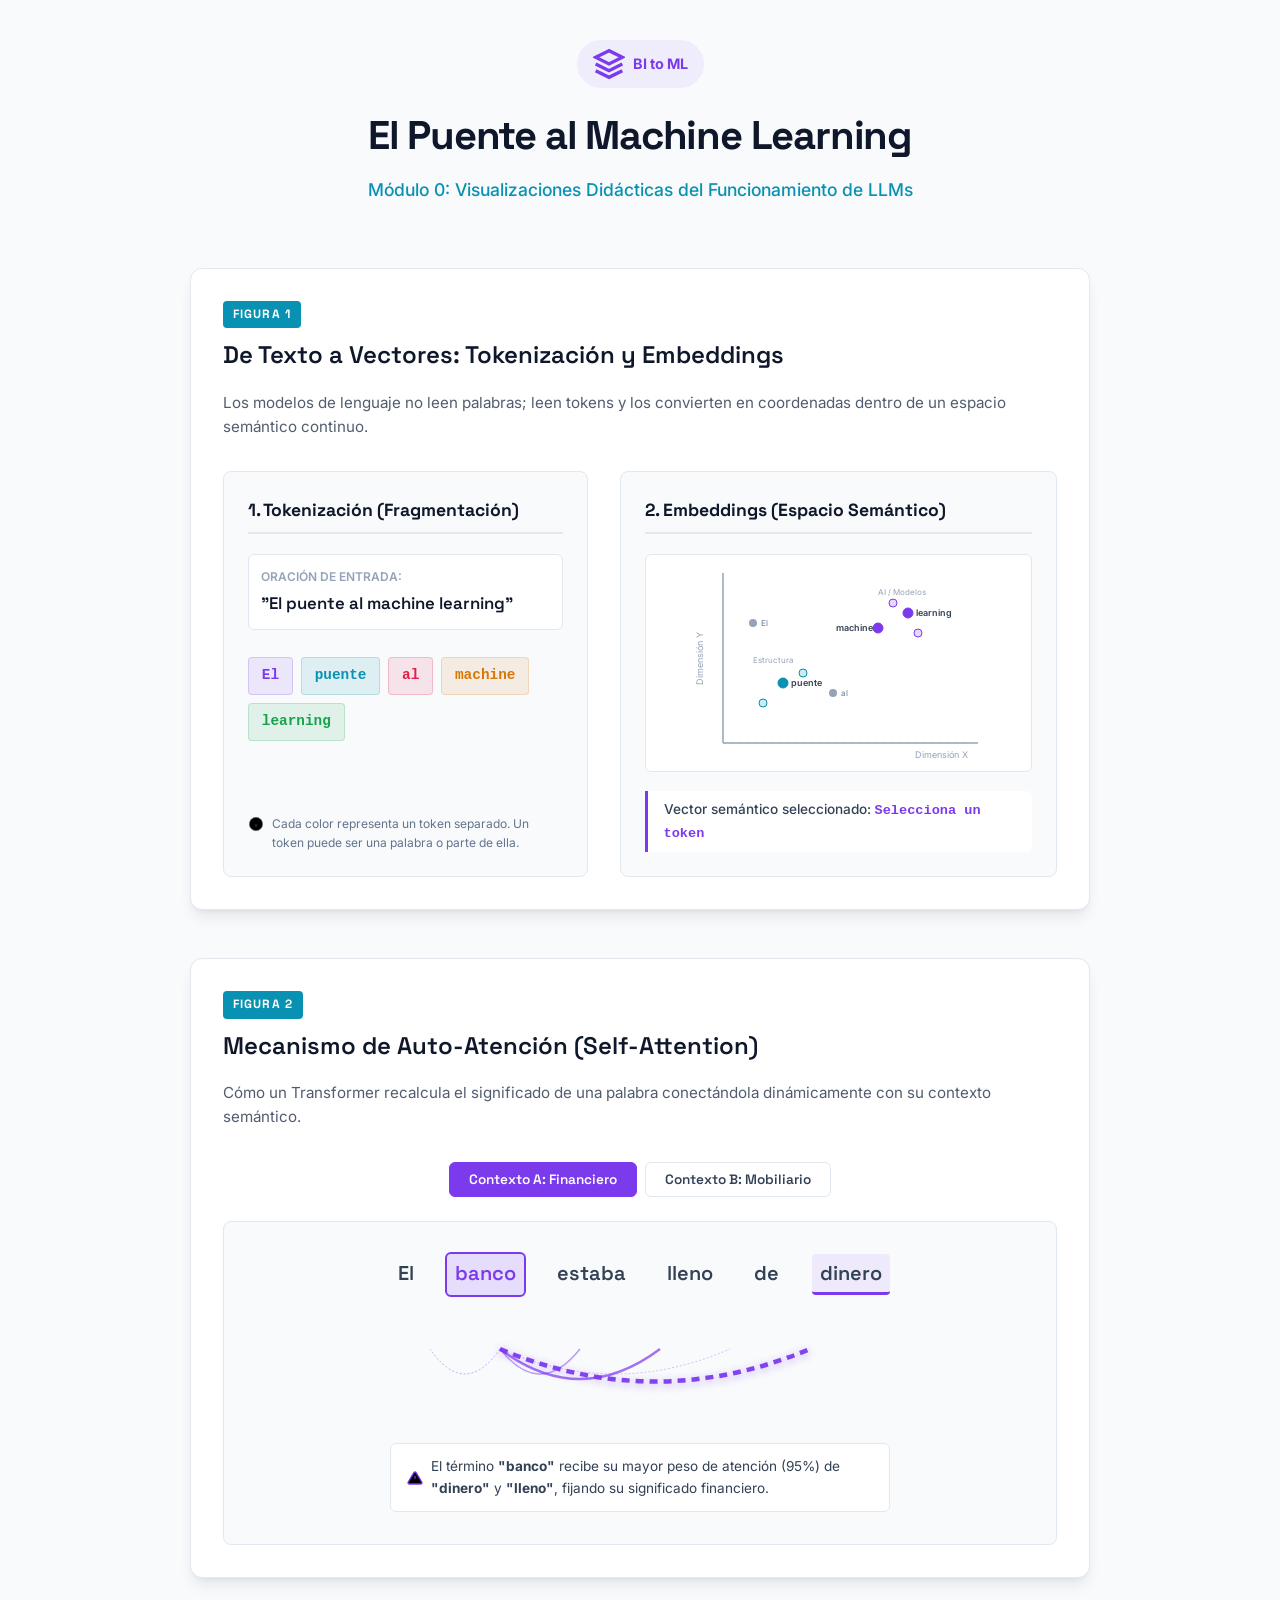
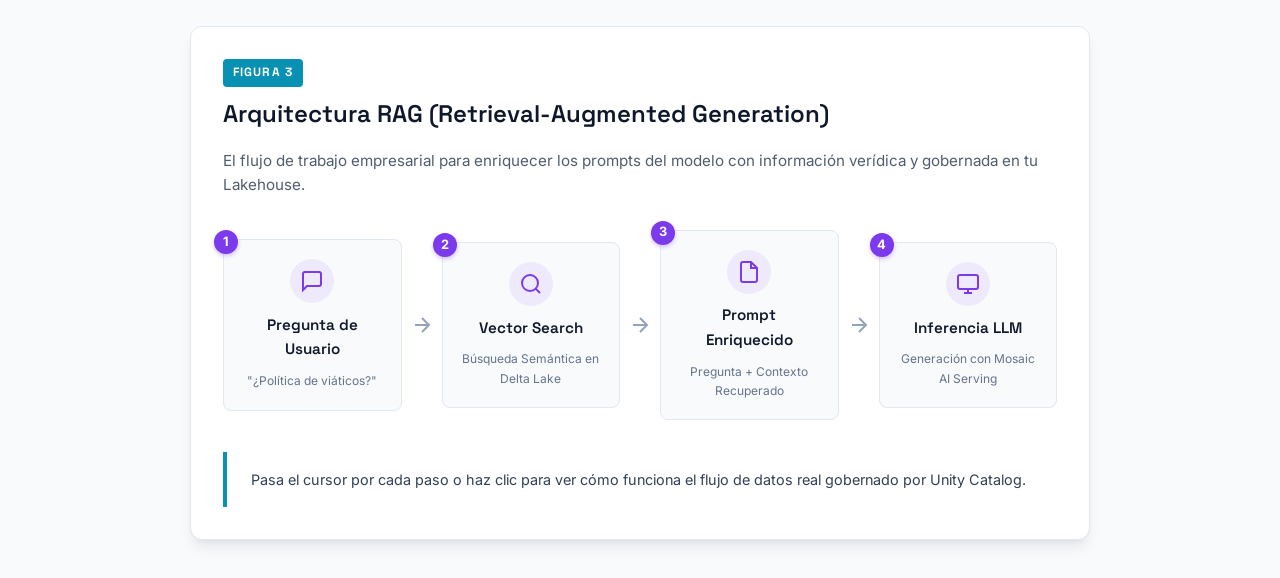
==== Blog/figuras/index.html @ a0063a22 "feat: add study material for module 0, interactive figures and updated readme" ====
<!DOCTYPE html>
<html lang="es">
<head>
  <meta charset="UTF-8">
  <meta name="viewport" content="width=device-width, initial-scale=1.0">
  <title>Figuras Didácticas: El Puente al Machine Learning</title>
  <link rel="stylesheet" href="style.css">
</head>
<body>

  <!-- CONTENEDOR PRINCIPAL -->
  <main class="container">
    <header class="main-header">
      <div class="logo">
        <svg viewBox="0 0 24 24" width="32" height="32" stroke="currentColor" stroke-width="2.5" fill="none" class="logo-svg">
          <path d="M12 2L2 7l10 5 10-5-10-5zM2 17l10 5 10-5M2 12l10 5 10-5"/>
        </svg>
        <span>BI to ML</span>
      </div>
      <h1>El Puente al Machine Learning</h1>
      <p class="subtitle">Módulo 0: Visualizaciones Didácticas del Funcionamiento de LLMs</p>
    </header>

    <!-- FIGURA 1: TOKENIZACIÓN Y EMBEDDINGS -->
    <section class="figure-section" id="figura-tokenizacion">
      <div class="card glass-card">
        <div class="card-header">
          <span class="badge">FIGURA 1</span>
          <h2>De Texto a Vectores: Tokenización y Embeddings</h2>
        </div>
        <p class="card-desc">Los modelos de lenguaje no leen palabras; leen tokens y los convierten en coordenadas dentro de un espacio semántico continuo.</p>
        
        <div class="visual-container grid-two-cols">
          <!-- Lado Izquierdo: Tokenización -->
          <div class="visual-pane">
            <h3>1. Tokenización (Fragmentación)</h3>
            <div class="text-input-box">
              <span class="label">Oración de Entrada:</span>
              <p class="sentence-display">"El puente al machine learning"</p>
            </div>
            <div class="token-container">
              <span class="token token-1" data-index="1">El</span>
              <span class="token token-2" data-index="2"> puente</span>
              <span class="token token-3" data-index="3"> al</span>
              <span class="token token-4" data-index="4"> machine</span>
              <span class="token token-5" data-index="5"> learning</span>
            </div>
            <div class="token-explanation">
              <svg viewBox="0 0 24 24" width="16" height="16" stroke="currentColor"><circle cx="12" cy="12" r="10"/><path d="M12 16v-4M12 8h.01"/></svg>
              <span>Cada color representa un token separado. Un token puede ser una palabra o parte de ella.</span>
            </div>
          </div>

          <!-- Lado Derecho: Vector Space -->
          <div class="visual-pane">
            <h3>2. Embeddings (Espacio Semántico)</h3>
            <div class="vector-space-wrapper">
              <svg class="vector-space" viewBox="0 0 300 200">
                <!-- Grid Lines -->
                <line x1="35" y1="180" x2="280" y2="180" stroke="#E2E8F0" stroke-dasharray="4" />
                <line x1="35" y1="20" x2="35" y2="180" stroke="#E2E8F0" stroke-dasharray="4" />
                
                <!-- Axis -->
                <line x1="35" y1="180" x2="290" y2="180" stroke="#94A3B8" stroke-width="1.5" />
                <line x1="35" y1="10" x2="35" y2="180" stroke="#94A3B8" stroke-width="1.5" />
                <text x="280" y="195" font-size="9" fill="#94A3B8" text-anchor="end">Dimensión X</text>
                <text x="15" y="95" font-size="9" fill="#94A3B8" transform="rotate(-90 15 95)" text-anchor="middle">Dimensión Y</text>

                <!-- Clusters / Words -->
                <g class="cluster-tech">
                  <circle cx="220" cy="50" r="5" fill="#7C3AED" stroke="#7C3AED" stroke-width="1" class="node" data-word="learning" />
                  <circle cx="190" cy="65" r="5" fill="#7C3AED" stroke="#7C3AED" stroke-width="1" class="node" data-word="machine" />
                  <circle cx="205" cy="40" r="4" fill="rgba(124, 58, 237, 0.2)" stroke="#7C3AED" stroke-width="1" />
                  <circle cx="230" cy="70" r="4" fill="rgba(124, 58, 237, 0.2)" stroke="#7C3AED" stroke-width="1" />
                  <!-- Labels -->
                  <text x="228" y="53" font-size="9" fill="#334155" font-weight="600" stroke="none">learning</text>
                  <text x="148" y="68" font-size="9" fill="#334155" font-weight="600" stroke="none">machine</text>
                  <text x="190" y="32" font-size="8" fill="#94A3B8" stroke="none">AI / Modelos</text>
                </g>

                <g class="cluster-infra">
                  <circle cx="95" cy="120" r="5" fill="#0891B2" stroke="#0891B2" stroke-width="1" class="node" data-word="puente" />
                  <circle cx="75" cy="140" r="4" fill="rgba(8, 145, 178, 0.2)" stroke="#0891B2" stroke-width="1" />
                  <circle cx="115" cy="110" r="4" fill="rgba(8, 145, 178, 0.2)" stroke="#0891B2" stroke-width="1" />
                  <text x="103" y="123" font-size="9" fill="#334155" font-weight="600" stroke="none">puente</text>
                  <text x="65" y="100" font-size="8" fill="#94A3B8" stroke="none">Estructura</text>
                </g>

                <!-- Neutrals -->
                <circle cx="65" cy="60" r="4" fill="#94A3B8" />
                <text x="73" y="63" font-size="8" fill="#64748B" stroke="none">El</text>
                <circle cx="145" cy="130" r="4" fill="#94A3B8" />
                <text x="153" y="133" font-size="8" fill="#64748B" stroke="none">al</text>
              </svg>
            </div>
            <div class="vector-coords">
              <p>Vector semántico seleccionado: <span id="vector-selected">Selecciona un token</span></p>
            </div>
          </div>
        </div>
      </div>
    </section>

    <!-- FIGURA 2: AUTO-ATENCIÓN -->
    <section class="figure-section" id="figura-atencion">
      <div class="card glass-card">
        <div class="card-header">
          <span class="badge">FIGURA 2</span>
          <h2>Mecanismo de Auto-Atención (Self-Attention)</h2>
        </div>
        <p class="card-desc">Cómo un Transformer recalcula el significado de una palabra conectándola dinámicamente con su contexto semántico.</p>

        <div class="visual-container">
          <div class="toggle-buttons">
            <button class="btn-toggle active" id="btn-contexto-finanzas">Contexto A: Financiero</button>
            <button class="btn-toggle" id="btn-contexto-mueble">Contexto B: Mobiliario</button>
          </div>

          <!-- Sentence A View -->
          <div class="attention-sentence-box" id="sentence-finanzas">
            <div class="attention-words">
              <span class="att-word" data-id="1">El</span>
              <span class="att-word highlight-focus" data-id="2">banco</span>
              <span class="att-word" data-id="3">estaba</span>
              <span class="att-word" data-id="4">lleno</span>
              <span class="att-word" data-id="5">de</span>
              <span class="att-word highlight-target" data-id="6">dinero</span>
            </div>

            <div class="attention-viz-svg-wrapper">
              <svg viewBox="0 0 500 100" class="attention-svg">
                <!-- Lines from 'banco' (word 2) to others -->
                <!-- x indices roughly: word1=40, word2=110, word3=190, word4=270, word5=340, word6=420 -->
                <path d="M 110 30 Q 75 80 40 30" fill="none" stroke="#7C3AED" stroke-width="1" stroke-dasharray="2" opacity="0.4" />
                <path d="M 110 30 Q 150 80 190 30" fill="none" stroke="#7C3AED" stroke-width="1.5" opacity="0.5" />
                <path d="M 110 30 Q 190 90 270 30" fill="none" stroke="#7C3AED" stroke-width="2.5" opacity="0.7" />
                <path d="M 110 30 Q 225 80 340 30" fill="none" stroke="#7C3AED" stroke-width="1" stroke-dasharray="2" opacity="0.3" />
                <path d="M 110 30 Q 265 95 420 30" fill="none" stroke="#7C3AED" stroke-width="4.5" opacity="0.95" class="glow-line" />
              </svg>
            </div>
            
            <div class="attention-caption">
              <svg viewBox="0 0 24 24" width="16" height="16" stroke="currentColor" stroke-width="2"><path d="M10.29 3.86L1.82 18a2 2 0 001.71 3h16.94a2 2 0 001.71-3L13.71 3.86a2 2 0 00-3.42 0zM12 9v4M12 17h.01"/></svg>
              <span>El término <strong>"banco"</strong> recibe su mayor peso de atención (95%) de <strong>"dinero"</strong> y <strong>"lleno"</strong>, fijando su significado financiero.</span>
            </div>
          </div>

          <!-- Sentence B View (Hidden initially) -->
          <div class="attention-sentence-box hidden" id="sentence-mueble">
            <div class="attention-words">
              <span class="att-word" data-id="1">El</span>
              <span class="att-word highlight-focus-cyan" data-id="2">banco</span>
              <span class="att-word" data-id="3">estaba</span>
              <span class="att-word highlight-target-cyan" data-id="4">pintado</span>
              <span class="att-word" data-id="5">de</span>
              <span class="att-word highlight-target-cyan" data-id="6">verde</span>
            </div>

            <div class="attention-viz-svg-wrapper">
              <svg viewBox="0 0 500 100" class="attention-svg">
                <!-- Lines from 'banco' to others -->
                <path d="M 110 30 Q 75 80 40 30" fill="none" stroke="#0891B2" stroke-width="1" stroke-dasharray="2" opacity="0.3" />
                <path d="M 110 30 Q 150 80 190 30" fill="none" stroke="#0891B2" stroke-width="1.5" opacity="0.5" />
                <path d="M 110 30 Q 190 90 270 30" fill="none" stroke="#0891B2" stroke-width="4.0" opacity="0.9" class="glow-line-cyan" />
                <path d="M 110 30 Q 225 80 340 30" fill="none" stroke="#0891B2" stroke-width="1" stroke-dasharray="2" opacity="0.3" />
                <path d="M 110 30 Q 265 95 420 30" fill="none" stroke="#0891B2" stroke-width="4.5" opacity="0.95" class="glow-line-cyan" />
              </svg>
            </div>
            
            <div class="attention-caption">
              <svg viewBox="0 0 24 24" width="16" height="16" stroke="currentColor" stroke-width="2"><path d="M10.29 3.86L1.82 18a2 2 0 001.71 3h16.94a2 2 0 001.71-3L13.71 3.86a2 2 0 00-3.42 0zM12 9v4M12 17h.01"/></svg>
              <span>El término <strong>"banco"</strong> recibe su mayor peso de atención de <strong>"verde"</strong> y <strong>"pintado"</strong>, definiendo el significado de asiento.</span>
            </div>
          </div>

        </div>
      </div>
    </section>

    <!-- FIGURA 3: PIPELINE RAG -->
    <section class="figure-section" id="figura-rag">
      <div class="card glass-card">
        <div class="card-header">
          <span class="badge">FIGURA 3</span>
          <h2>Arquitectura RAG (Retrieval-Augmented Generation)</h2>
        </div>
        <p class="card-desc">El flujo de trabajo empresarial para enriquecer los prompts del modelo con información verídica y gobernada en tu Lakehouse.</p>

        <div class="rag-pipeline">
          <!-- Step 1 -->
          <div class="rag-step" data-step="1">
            <div class="step-num">1</div>
            <div class="step-icon">
              <svg viewBox="0 0 24 24" width="24" height="24" stroke="currentColor" stroke-width="2" fill="none">
                <path d="M21 15a2 2 0 0 1-2 2H7l-4 4V5a2 2 0 0 1 2-2h14a2 2 0 0 1 2 2z"/>
              </svg>
            </div>
            <h4>Pregunta de Usuario</h4>
            <p>"¿Política de viáticos?"</p>
          </div>

          <div class="rag-arrow">
            <svg viewBox="0 0 24 24" width="24" height="24" stroke="currentColor" stroke-width="2" fill="none"><line x1="5" y1="12" x2="19" y2="12"/><polyline points="12 5 19 12 12 19"/></svg>
          </div>

          <!-- Step 2 -->
          <div class="rag-step" data-step="2">
            <div class="step-num">2</div>
            <div class="step-icon">
              <svg viewBox="0 0 24 24" width="24" height="24" stroke="currentColor" stroke-width="2" fill="none">
                <circle cx="11" cy="11" r="8"/><line x1="21" y1="21" x2="16.65" y2="16.65"/>
              </svg>
            </div>
            <h4>Vector Search</h4>
            <p>Búsqueda Semántica en Delta Lake</p>
          </div>

          <div class="rag-arrow">
            <svg viewBox="0 0 24 24" width="24" height="24" stroke="currentColor" stroke-width="2" fill="none"><line x1="5" y1="12" x2="19" y2="12"/><polyline points="12 5 19 12 12 19"/></svg>
          </div>

          <!-- Step 3 -->
          <div class="rag-step" data-step="3">
            <div class="step-num">3</div>
            <div class="step-icon">
              <svg viewBox="0 0 24 24" width="24" height="24" stroke="currentColor" stroke-width="2" fill="none">
                <path d="M14 2H6a2 2 0 0 0-2 2v16a2 2 0 0 0 2 2h12a2 2 0 0 0 2-2V8z"/><polyline points="14 2 14 8 20 8"/>
              </svg>
            </div>
            <h4>Prompt Enriquecido</h4>
            <p>Pregunta + Contexto Recuperado</p>
          </div>

          <div class="rag-arrow">
            <svg viewBox="0 0 24 24" width="24" height="24" stroke="currentColor" stroke-width="2" fill="none"><line x1="5" y1="12" x2="19" y2="12"/><polyline points="12 5 19 12 12 19"/></svg>
          </div>

          <!-- Step 4 -->
          <div class="rag-step" data-step="4">
            <div class="step-num">4</div>
            <div class="step-icon">
              <svg viewBox="0 0 24 24" width="24" height="24" stroke="currentColor" stroke-width="2" fill="none">
                <rect x="2" y="3" width="20" height="14" rx="2" ry="2"/><line x1="8" y1="21" x2="16" y2="21"/><line x1="12" y1="17" x2="12" y2="21"/>
              </svg>
            </div>
            <h4>Inferencia LLM</h4>
            <p>Generación con Mosaic AI Serving</p>
          </div>
        </div>

        <div class="rag-details-box glass-card">
          <p id="rag-explanation">Pasa el cursor por cada paso o haz clic para ver cómo funciona el flujo de datos real gobernado por Unity Catalog.</p>
        </div>
      </div>
    </section>

  </main>

  <script src="script.js"></script>
</body>
</html>
---- Blog/figuras/style.css ----
/* IMPORTACIÓN DE FUENTES */
@import url('https://fonts.googleapis.com/css2?family=Inter:wght@400;500;600;700&family=Space+Grotesk:wght@500;600;700&display=swap');

/* ESTILOS GLOBALES */
:root {
  --bg-page: #F8FAFC;
  --bg-card: #FFFFFF;
  --text-heading: #0F172A;
  --text-body: #334155;
  --accent-primary: #7C3AED;
  --accent-secondary: #0891B2;
  --border-color: #E2E8F0;
  --border-radius: 12px;
  --shadow-sm: 0 4px 6px -1px rgba(15, 23, 42, 0.05), 0 2px 4px -2px rgba(15, 23, 42, 0.05);
  --shadow-md: 0 10px 15px -3px rgba(15, 23, 42, 0.08), 0 4px 6px -4px rgba(15, 23, 42, 0.08);
  --transition: all 0.3s cubic-bezier(0.4, 0, 0.2, 1);
}

* {
  box-sizing: border-box;
  margin: 0;
  padding: 0;
}

body {
  background-color: var(--bg-page);
  color: var(--text-body);
  font-family: 'Inter', -apple-system, BlinkMacSystemFont, sans-serif;
  line-height: 1.6;
  padding: 2.5rem 1rem;
}

/* CONTENEDOR */
.container {
  max-width: 900px;
  margin: 0 auto;
  display: flex;
  flex-direction: column;
  gap: 3rem;
}

/* HEADER PRINCIPAL */
.main-header {
  text-align: center;
  margin-bottom: 1rem;
}

.logo {
  display: inline-flex;
  align-items: center;
  gap: 0.5rem;
  background-color: rgba(124, 90, 237, 0.08);
  padding: 0.5rem 1rem;
  border-radius: 9999px;
  color: var(--accent-primary);
  font-weight: 700;
  font-size: 0.9rem;
  margin-bottom: 1rem;
}

.logo-svg {
  stroke: var(--accent-primary);
}

.main-header h1 {
  font-family: 'Space Grotesk', sans-serif;
  font-size: 2.5rem;
  color: var(--text-heading);
  font-weight: 700;
  letter-spacing: -0.03em;
  margin-bottom: 0.5rem;
}

.subtitle {
  font-size: 1.1rem;
  color: var(--accent-secondary);
  font-weight: 500;
}

/* SECCIONES Y TARJETAS */
.figure-section {
  scroll-margin-top: 2rem;
}

.card {
  background-color: var(--bg-card);
  border: 1px solid var(--border-color);
  border-radius: var(--border-radius);
  padding: 2rem;
  box-shadow: var(--shadow-md);
  transition: var(--transition);
}

.card-header {
  display: flex;
  flex-direction: column;
  gap: 0.5rem;
  margin-bottom: 1rem;
}

.badge {
  display: inline-block;
  align-self: flex-start;
  font-family: 'Space Grotesk', sans-serif;
  font-size: 0.75rem;
  font-weight: 700;
  letter-spacing: 0.1em;
  padding: 0.25rem 0.6rem;
  background-color: var(--accent-secondary);
  color: white;
  border-radius: 4px;
}

.card-header h2 {
  font-family: 'Space Grotesk', sans-serif;
  font-size: 1.5rem;
  color: var(--text-heading);
  font-weight: 600;
}

.card-desc {
  font-size: 0.95rem;
  color: var(--text-body);
  margin-bottom: 2rem;
  opacity: 0.85;
}

/* FLEX / GRID */
.grid-two-cols {
  display: grid;
  grid-template-columns: 1fr 1.2fr;
  gap: 2rem;
}

@media (max-width: 768px) {
  .grid-two-cols {
    grid-template-columns: 1fr;
  }
}

.visual-pane {
  background-color: var(--bg-page);
  border: 1px solid var(--border-color);
  border-radius: 8px;
  padding: 1.5rem;
  display: flex;
  flex-direction: column;
  gap: 1.2rem;
}

.visual-pane h3 {
  font-family: 'Space Grotesk', sans-serif;
  font-size: 1.1rem;
  color: var(--text-heading);
  border-bottom: 2px solid var(--border-color);
  padding-bottom: 0.5rem;
}

/* FIGURA 1: TOKENIZACIÓN & EMBEDDINGS */
.text-input-box {
  background-color: var(--bg-card);
  border: 1px solid var(--border-color);
  border-radius: 6px;
  padding: 0.75rem;
}

.text-input-box .label {
  display: block;
  font-size: 0.75rem;
  color: #94A3B8;
  font-weight: 600;
  text-transform: uppercase;
  margin-bottom: 0.25rem;
}

.sentence-display {
  font-family: 'Space Grotesk', monospace;
  font-size: 1.05rem;
  color: var(--text-heading);
  font-weight: 600;
}

.token-container {
  display: flex;
  flex-wrap: wrap;
  gap: 0.5rem;
  margin-top: 0.5rem;
}

.token {
  font-family: monospace;
  font-size: 0.9rem;
  padding: 0.4rem 0.8rem;
  border-radius: 4px;
  font-weight: 600;
  cursor: pointer;
  transition: var(--transition);
  border: 1px solid transparent;
}

/* Colores de tokens alineados a HSL o variables */
.token-1 { background-color: rgba(124, 58, 237, 0.1); color: #7C3AED; border-color: rgba(124, 58, 237, 0.2); }
.token-2 { background-color: rgba(8, 145, 178, 0.1); color: #0891B2; border-color: rgba(8, 145, 178, 0.2); }
.token-3 { background-color: rgba(225, 29, 72, 0.1); color: #E11D48; border-color: rgba(225, 29, 72, 0.2); }
.token-4 { background-color: rgba(217, 119, 6, 0.1); color: #D97706; border-color: rgba(217, 119, 6, 0.2); }
.token-5 { background-color: rgba(22, 163, 74, 0.1); color: #16A34A; border-color: rgba(22, 163, 74, 0.2); }

.token:hover, .token.active {
  transform: scale(1.05);
  box-shadow: 0 4px 6px rgba(15, 23, 42, 0.05);
  border-color: currentColor;
}

.token-explanation {
  display: flex;
  gap: 0.5rem;
  font-size: 0.75rem;
  color: #64748B;
  align-items: flex-start;
  margin-top: auto;
}

.token-explanation svg {
  flex-shrink: 0;
  margin-top: 2px;
}

.vector-space-wrapper {
  background-color: var(--bg-card);
  border: 1px solid var(--border-color);
  border-radius: 6px;
  padding: 0.5rem;
  display: flex;
  justify-content: center;
}

.vector-space {
  width: 100%;
  max-width: 300px;
  height: auto;
  overflow: visible;
}

.node {
  cursor: pointer;
  transition: var(--transition);
}

.node:hover, .node.active {
  r: 8px;
  stroke-width: 2px;
  stroke: white;
  filter: drop-shadow(0 2px 8px currentColor);
}

.vector-coords {
  background-color: var(--bg-card);
  border-left: 3px solid var(--accent-primary);
  padding: 0.5rem 1rem;
  border-radius: 0 6px 6px 0;
  font-size: 0.85rem;
  font-weight: 500;
}

#vector-selected {
  font-family: monospace;
  color: var(--accent-primary);
  font-weight: 700;
}

/* FIGURA 2: AUTO-ATENCIÓN */
.toggle-buttons {
  display: flex;
  gap: 0.5rem;
  margin-bottom: 1.5rem;
  justify-content: center;
}

.btn-toggle {
  font-family: 'Space Grotesk', sans-serif;
  font-size: 0.85rem;
  font-weight: 600;
  padding: 0.5rem 1.2rem;
  background-color: white;
  border: 1px solid var(--border-color);
  border-radius: 6px;
  cursor: pointer;
  transition: var(--transition);
  color: var(--text-body);
}

.btn-toggle:hover {
  border-color: var(--accent-primary);
}

.btn-toggle.active {
  background-color: var(--accent-primary);
  color: white;
  border-color: var(--accent-primary);
}

.attention-sentence-box {
  background-color: var(--bg-page);
  border: 1px solid var(--border-color);
  border-radius: 8px;
  padding: 2rem;
  display: flex;
  flex-direction: column;
  align-items: center;
  gap: 1.5rem;
  position: relative;
}

.attention-words {
  display: flex;
  justify-content: space-between;
  width: 100%;
  max-width: 500px;
  font-family: 'Space Grotesk', sans-serif;
  font-size: 1.25rem;
  font-weight: 600;
}

.att-word {
  padding: 0.2rem 0.5rem;
  border-radius: 4px;
  transition: var(--transition);
  cursor: pointer;
}

.att-word.highlight-focus {
  background-color: rgba(124, 58, 237, 0.15);
  color: var(--accent-primary);
  outline: 2px solid var(--accent-primary);
}

.att-word.highlight-focus-cyan {
  background-color: rgba(8, 145, 178, 0.15);
  color: var(--accent-secondary);
  outline: 2px solid var(--accent-secondary);
}

.att-word.highlight-target {
  background-color: rgba(124, 58, 237, 0.08);
  border-bottom: 3px solid var(--accent-primary);
}

.att-word.highlight-target-cyan {
  background-color: rgba(8, 145, 178, 0.08);
  border-bottom: 3px solid var(--accent-secondary);
}

.attention-viz-svg-wrapper {
  width: 100%;
  max-width: 500px;
}

.attention-svg {
  width: 100%;
  height: 100px;
  display: block;
}

.glow-line {
  filter: drop-shadow(0 2px 4px rgba(124, 58, 237, 0.5));
  stroke-dasharray: 8 6;
  stroke-dashoffset: 0;
  animation: flowLine 1.2s linear infinite;
}

.glow-line-cyan {
  filter: drop-shadow(0 2px 4px rgba(8, 145, 178, 0.5));
  stroke-dasharray: 8 6;
  stroke-dashoffset: 0;
  animation: flowLine 1.2s linear infinite;
}

@keyframes flowLine {
  to {
    stroke-dashoffset: -28;
  }
}

.attention-caption {
  font-size: 0.85rem;
  color: var(--text-body);
  display: flex;
  gap: 0.5rem;
  align-items: center;
  background-color: white;
  padding: 0.75rem 1rem;
  border-radius: 6px;
  border: 1px solid var(--border-color);
  width: 100%;
  max-width: 500px;
}

.attention-caption svg {
  color: var(--accent-primary);
  flex-shrink: 0;
}

/* FIGURA 3: PIPELINE RAG */
.rag-pipeline {
  display: flex;
  justify-content: space-between;
  align-items: center;
  gap: 0.5rem;
  margin-bottom: 2rem;
  position: relative;
}

@media (max-width: 768px) {
  .rag-pipeline {
    flex-direction: column;
    gap: 1.5rem;
  }
  .rag-arrow {
    transform: rotate(90deg);
  }
}

.rag-step {
  flex: 1;
  background-color: var(--bg-page);
  border: 1px solid var(--border-color);
  border-radius: 8px;
  padding: 1.2rem 1rem;
  text-align: center;
  display: flex;
  flex-direction: column;
  align-items: center;
  gap: 0.6rem;
  cursor: pointer;
  transition: var(--transition);
  position: relative;
}

.rag-step:hover, .rag-step.active {
  border-color: var(--accent-primary);
  transform: translateY(-4px);
  box-shadow: var(--shadow-sm);
  background-color: white;
}

.step-num {
  position: absolute;
  top: -10px;
  left: -10px;
  width: 24px;
  height: 24px;
  border-radius: 50%;
  background-color: var(--accent-primary);
  color: white;
  font-size: 0.8rem;
  font-weight: 700;
  display: flex;
  align-items: center;
  justify-content: center;
  box-shadow: 0 2px 4px rgba(124, 58, 237, 0.3);
}

.step-icon {
  width: 44px;
  height: 44px;
  border-radius: 50%;
  background-color: rgba(124, 58, 237, 0.08);
  color: var(--accent-primary);
  display: flex;
  align-items: center;
  justify-content: center;
  transition: var(--transition);
}

.rag-step:hover .step-icon, .rag-step.active .step-icon {
  background-color: var(--accent-primary);
  color: white;
}

.rag-step h4 {
  font-family: 'Space Grotesk', sans-serif;
  font-size: 0.95rem;
  color: var(--text-heading);
  font-weight: 600;
}

.rag-step p {
  font-size: 0.75rem;
  color: #64748B;
}

.rag-arrow {
  color: #94A3B8;
  display: flex;
  align-items: center;
  justify-content: center;
}

.rag-details-box {
  border-left: 4px solid var(--accent-secondary);
  padding: 1rem 1.5rem;
  border-radius: 0 8px 8px 0;
  font-size: 0.9rem;
}

/* HELPER CLASSES */
.hidden {
  display: none !important;
}
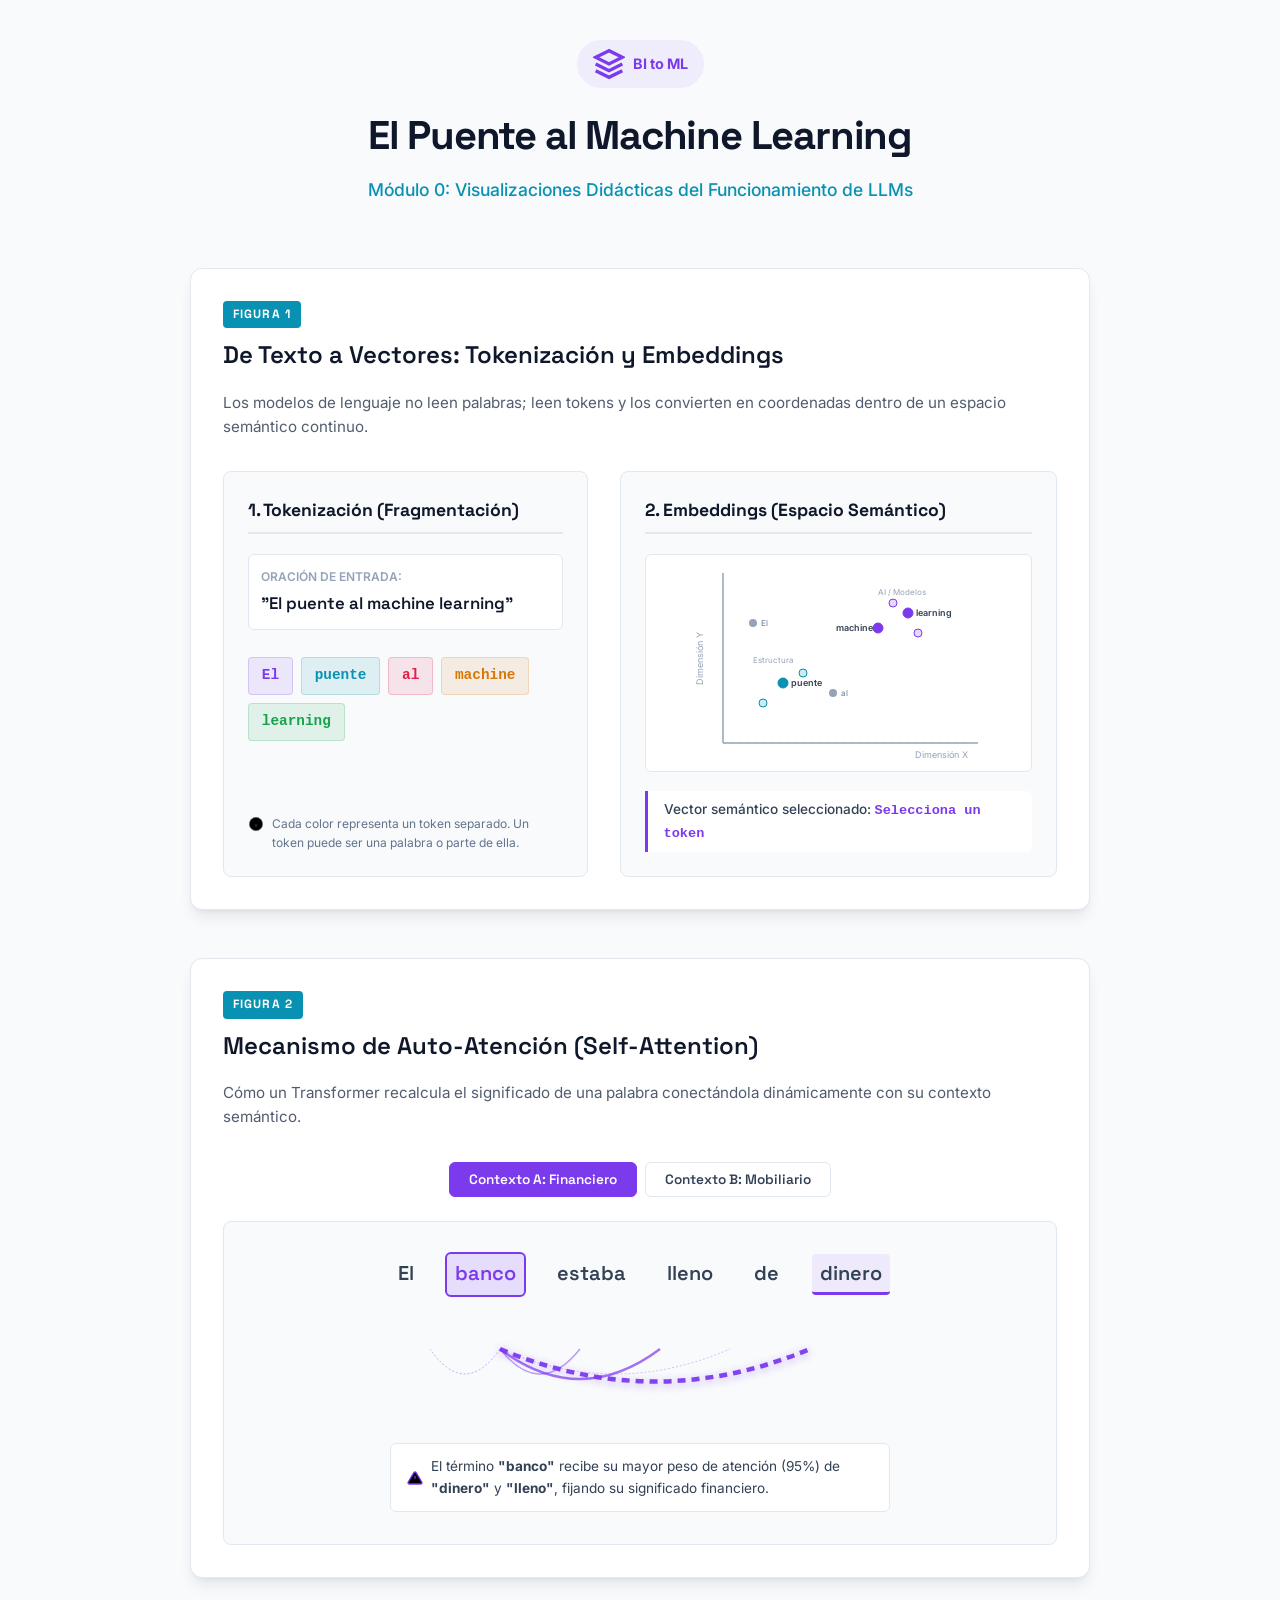
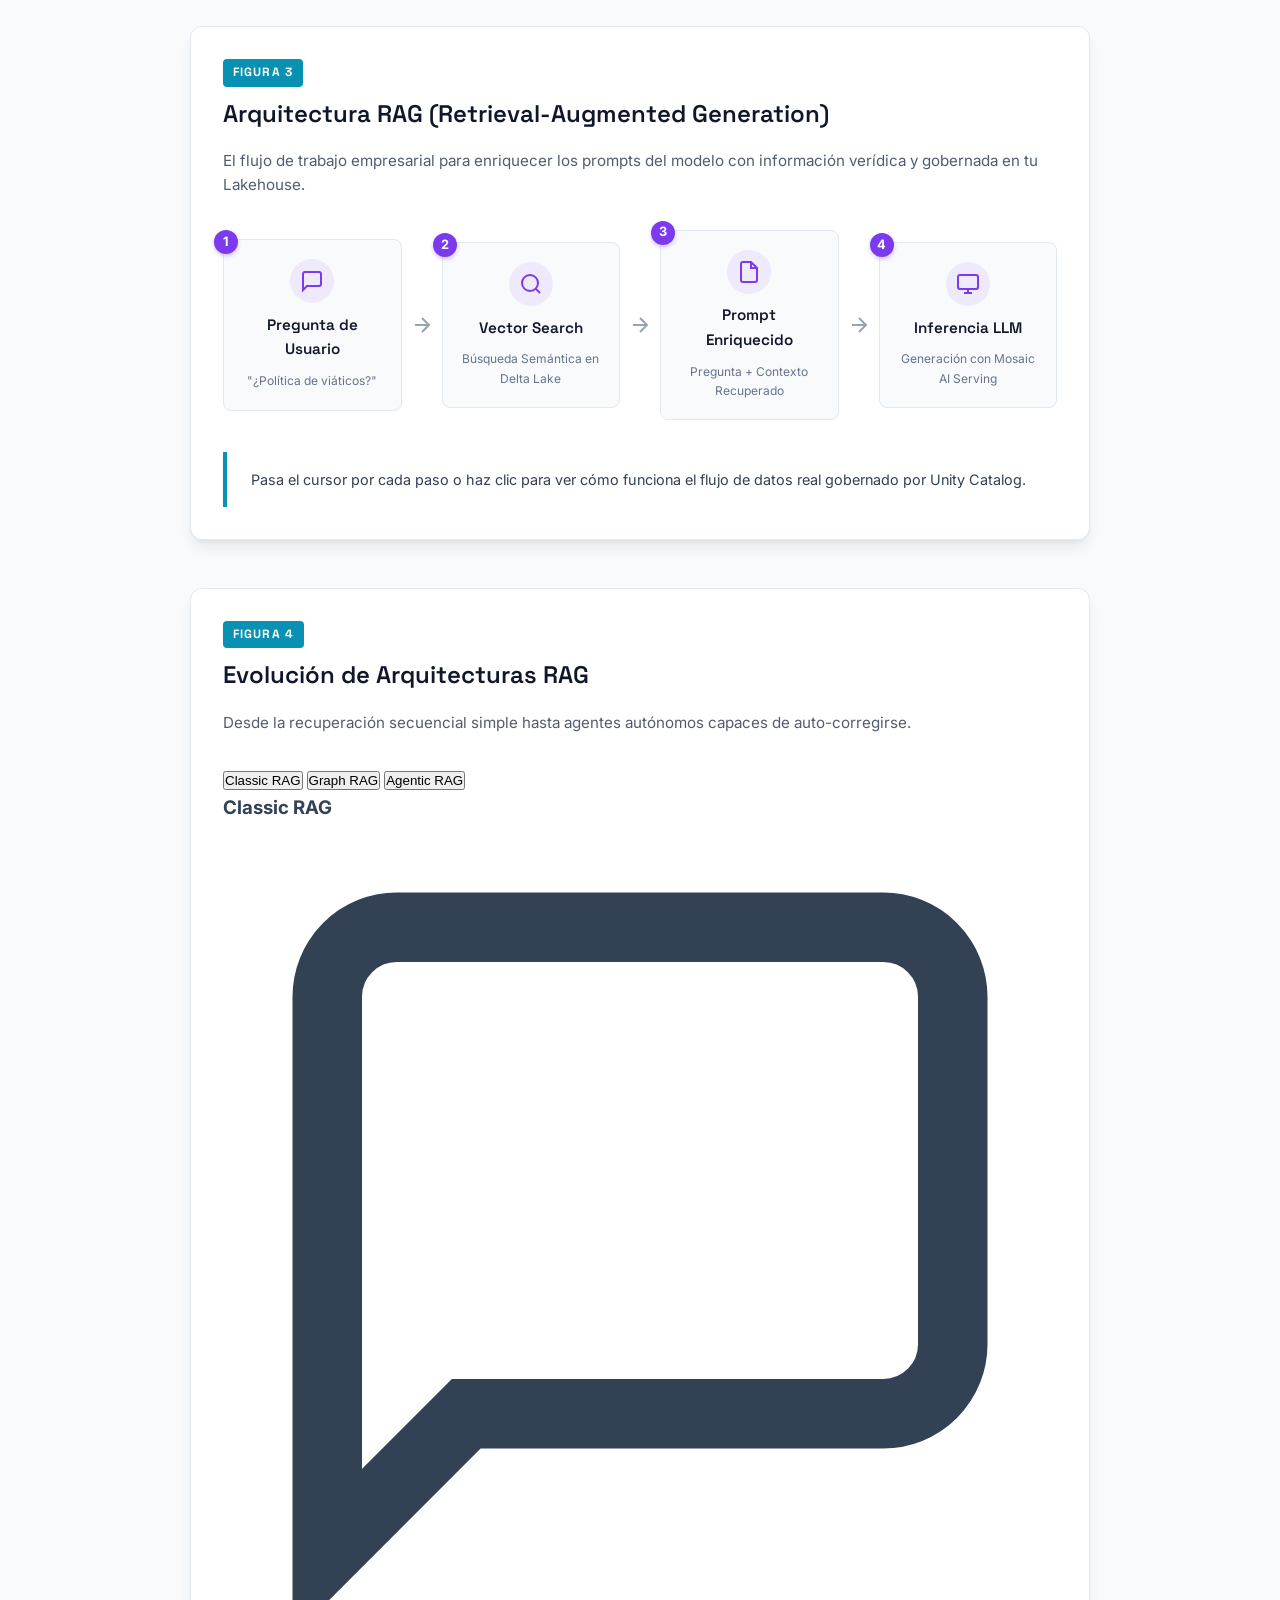
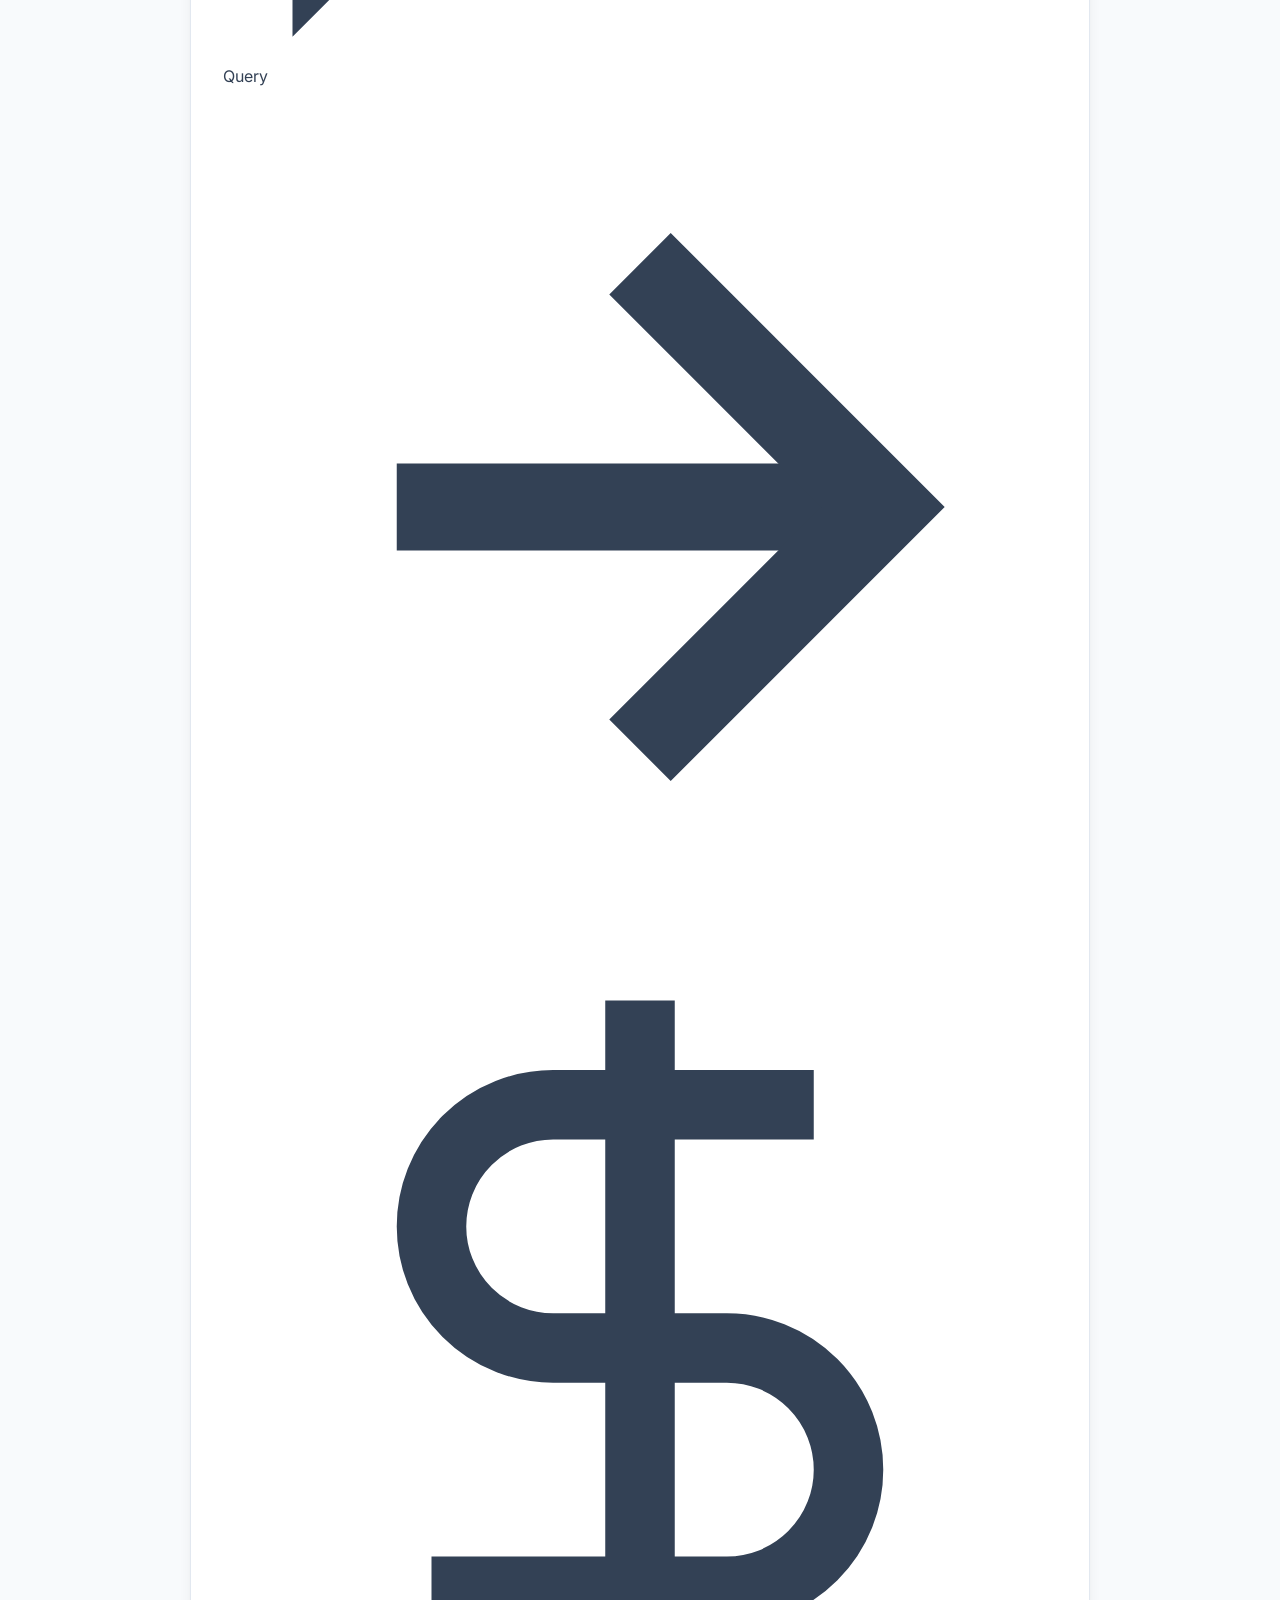
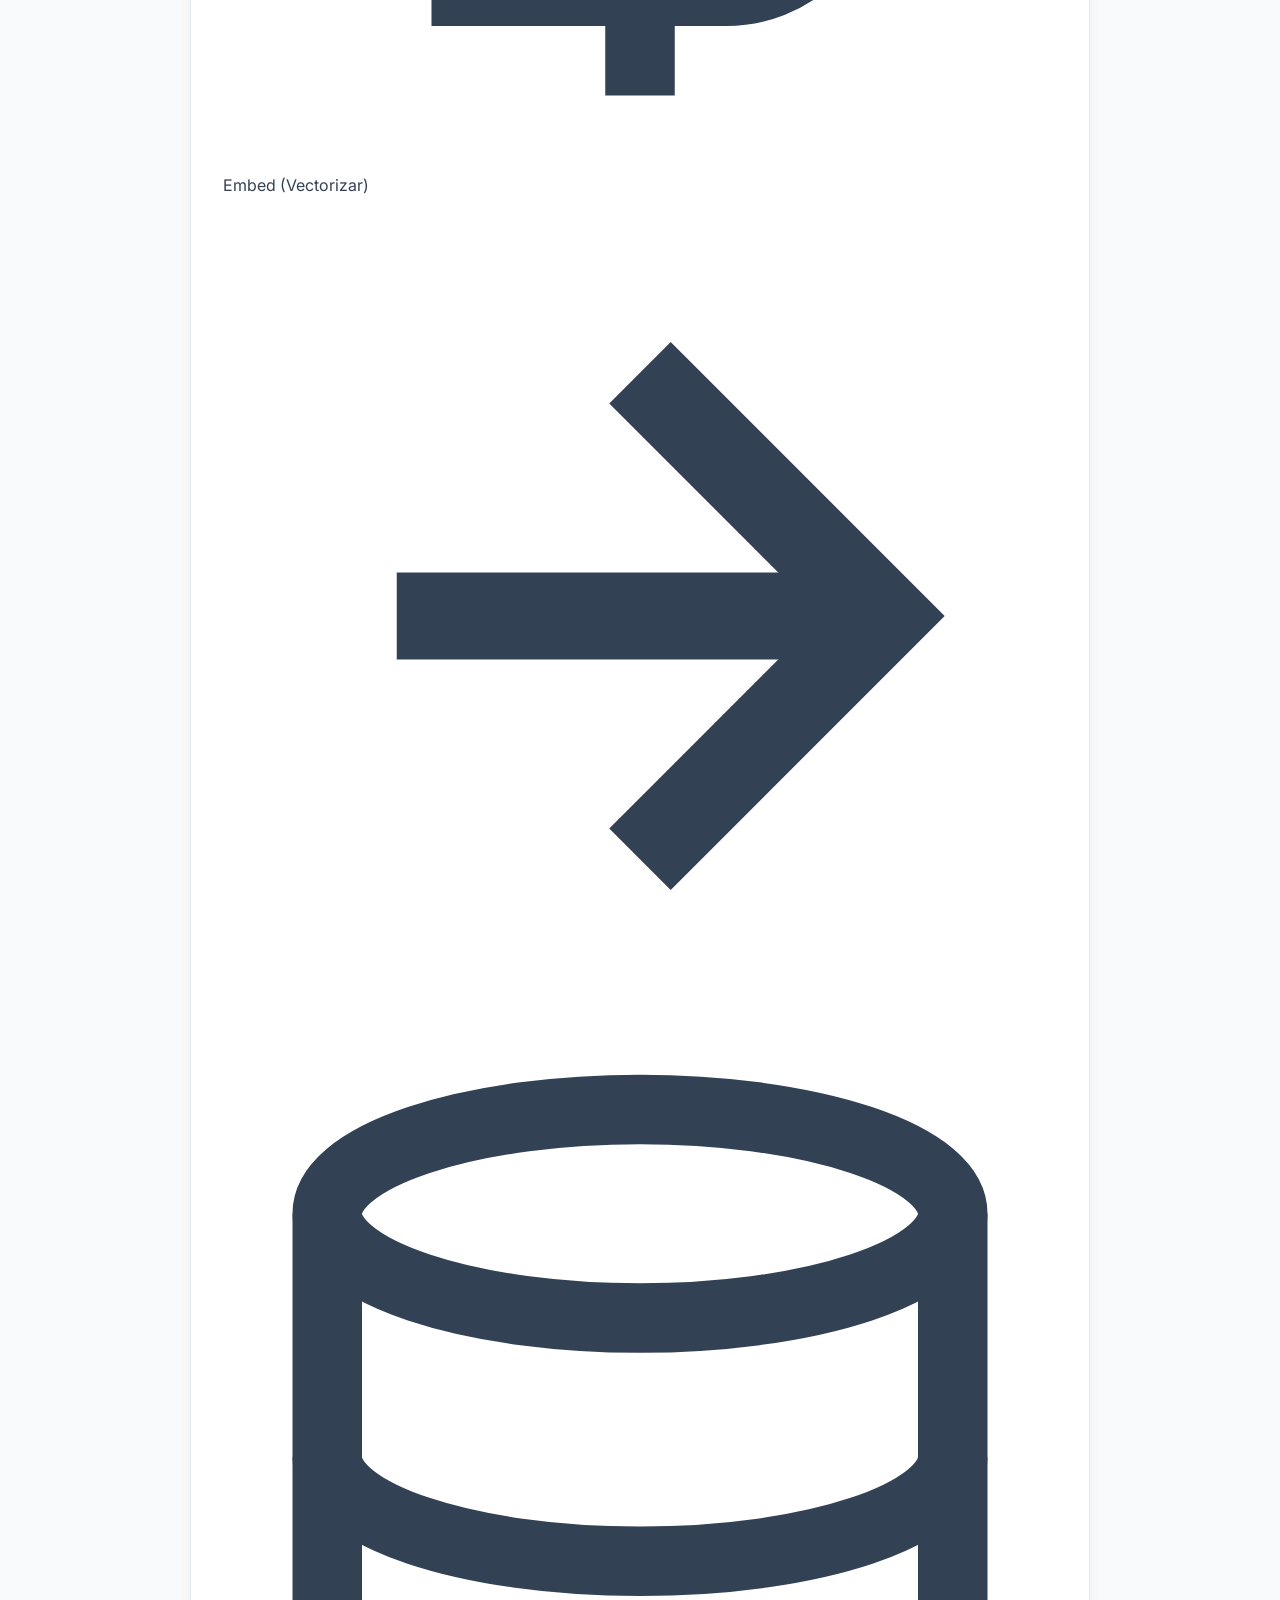
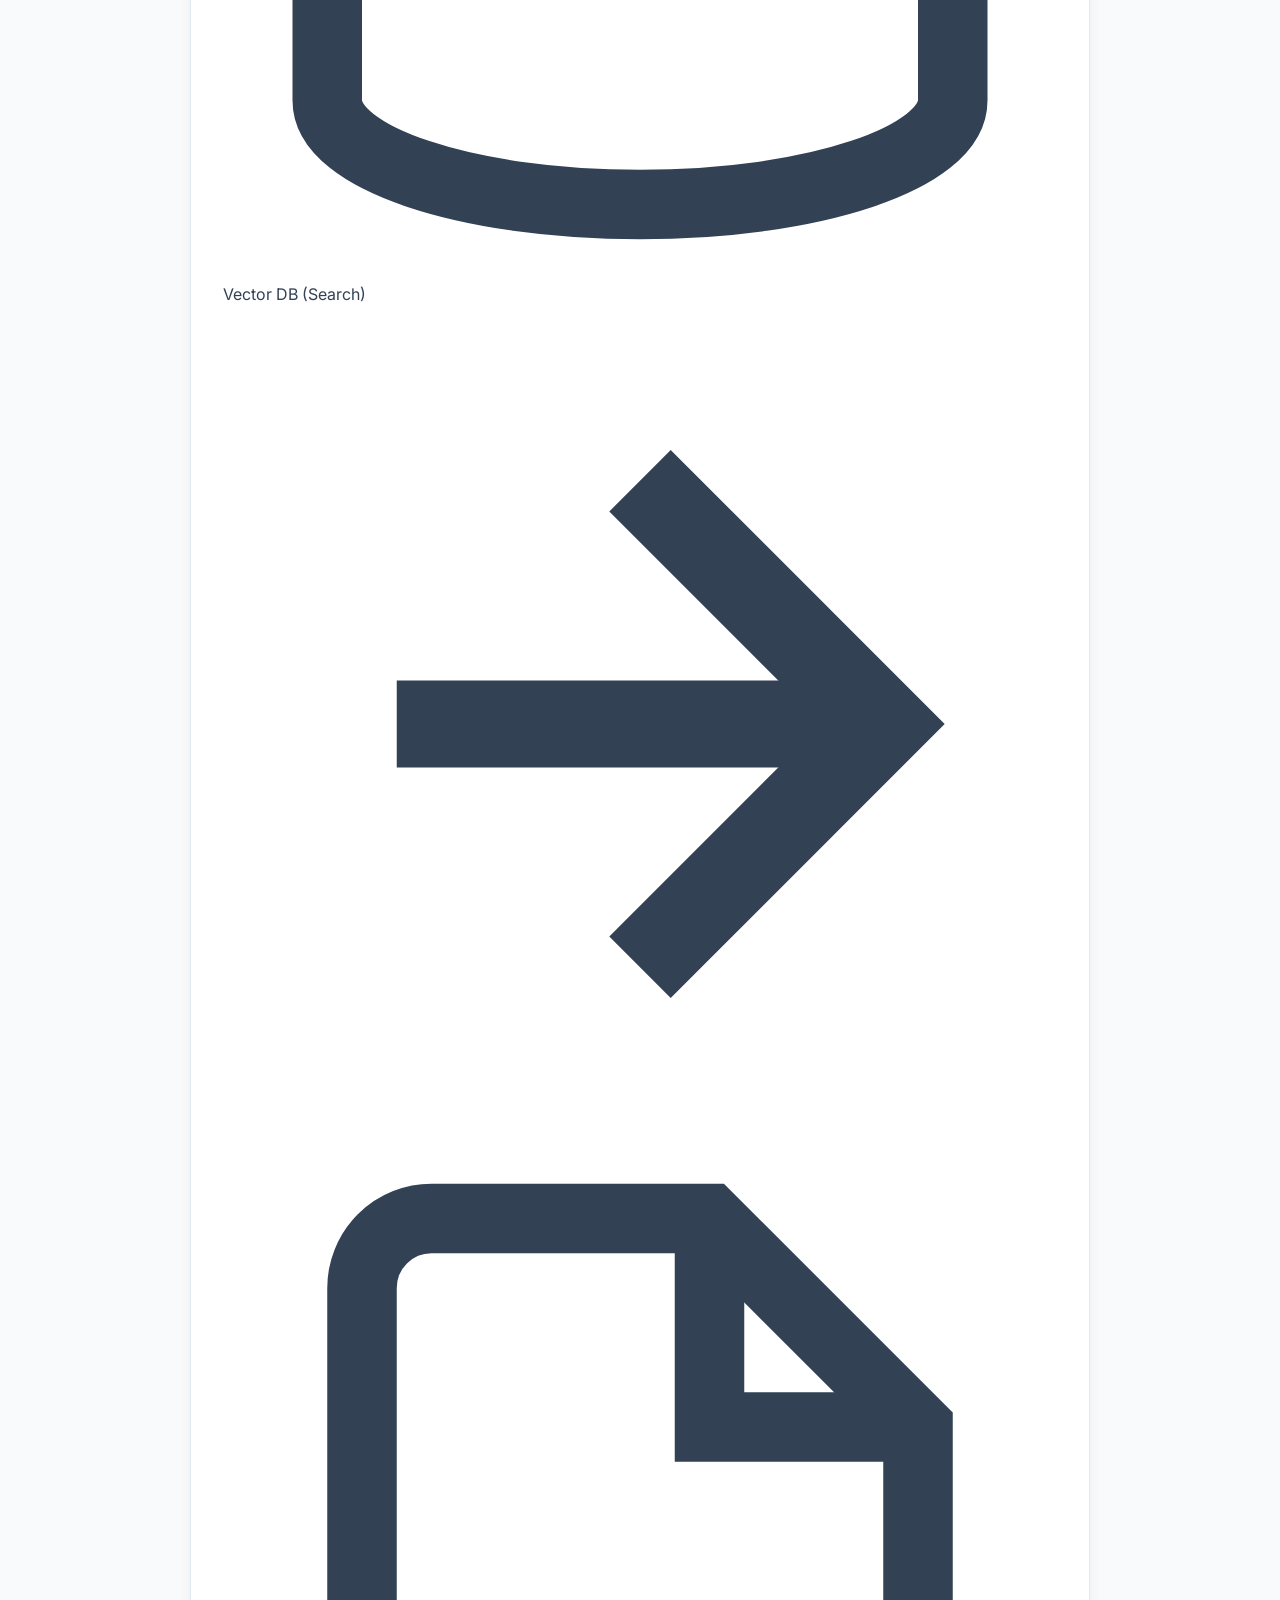
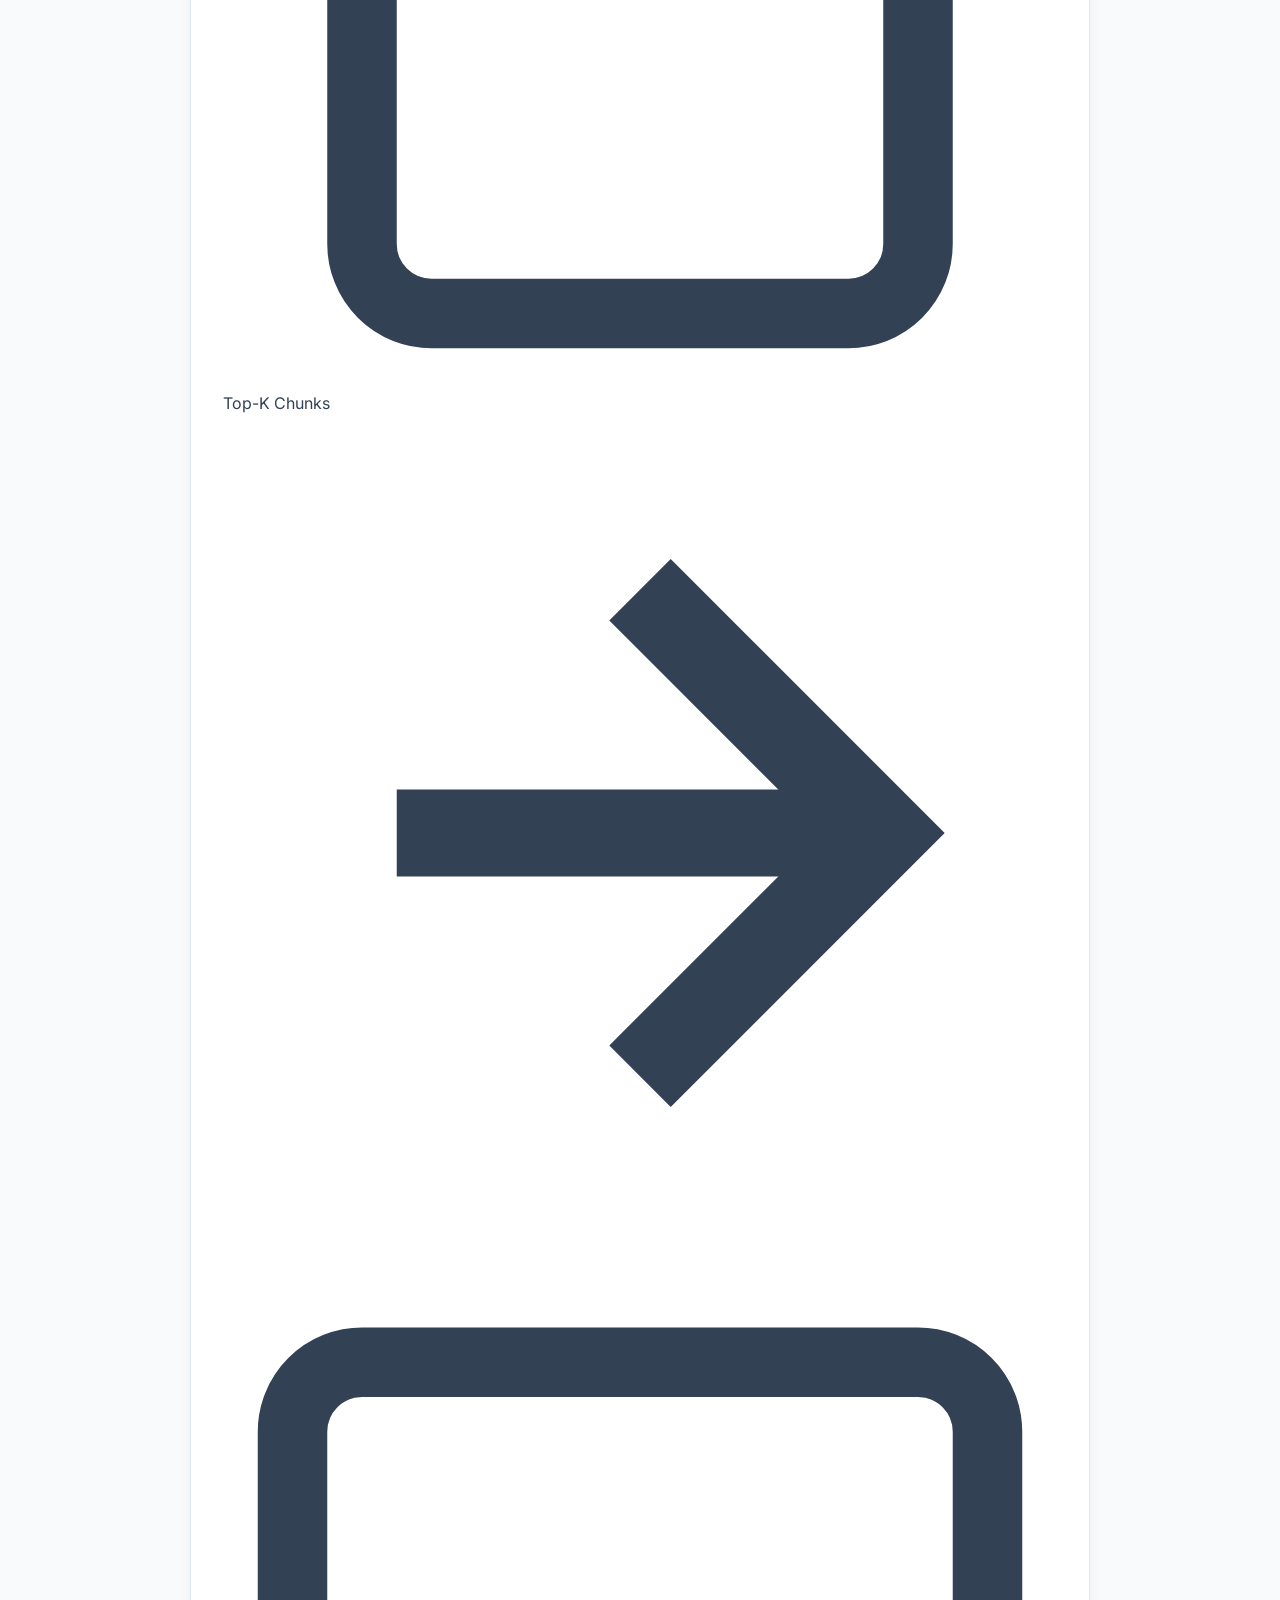
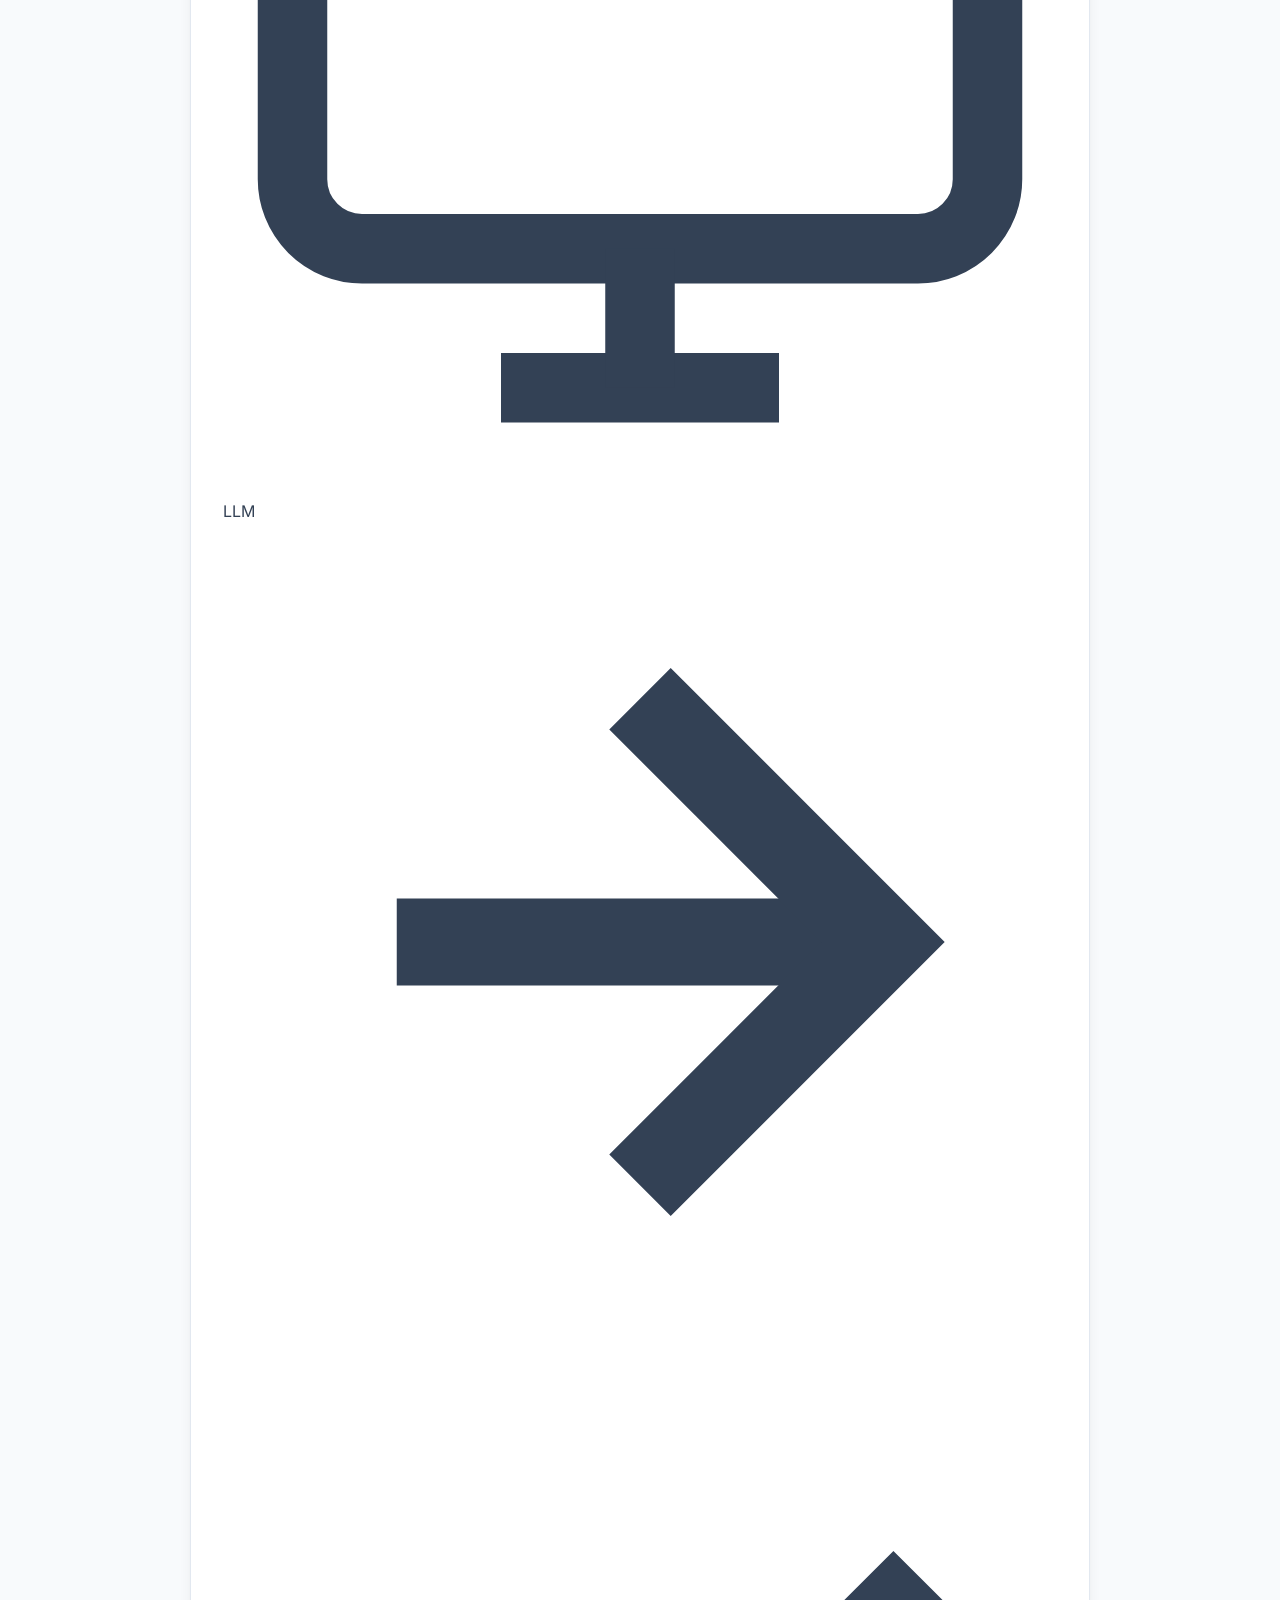
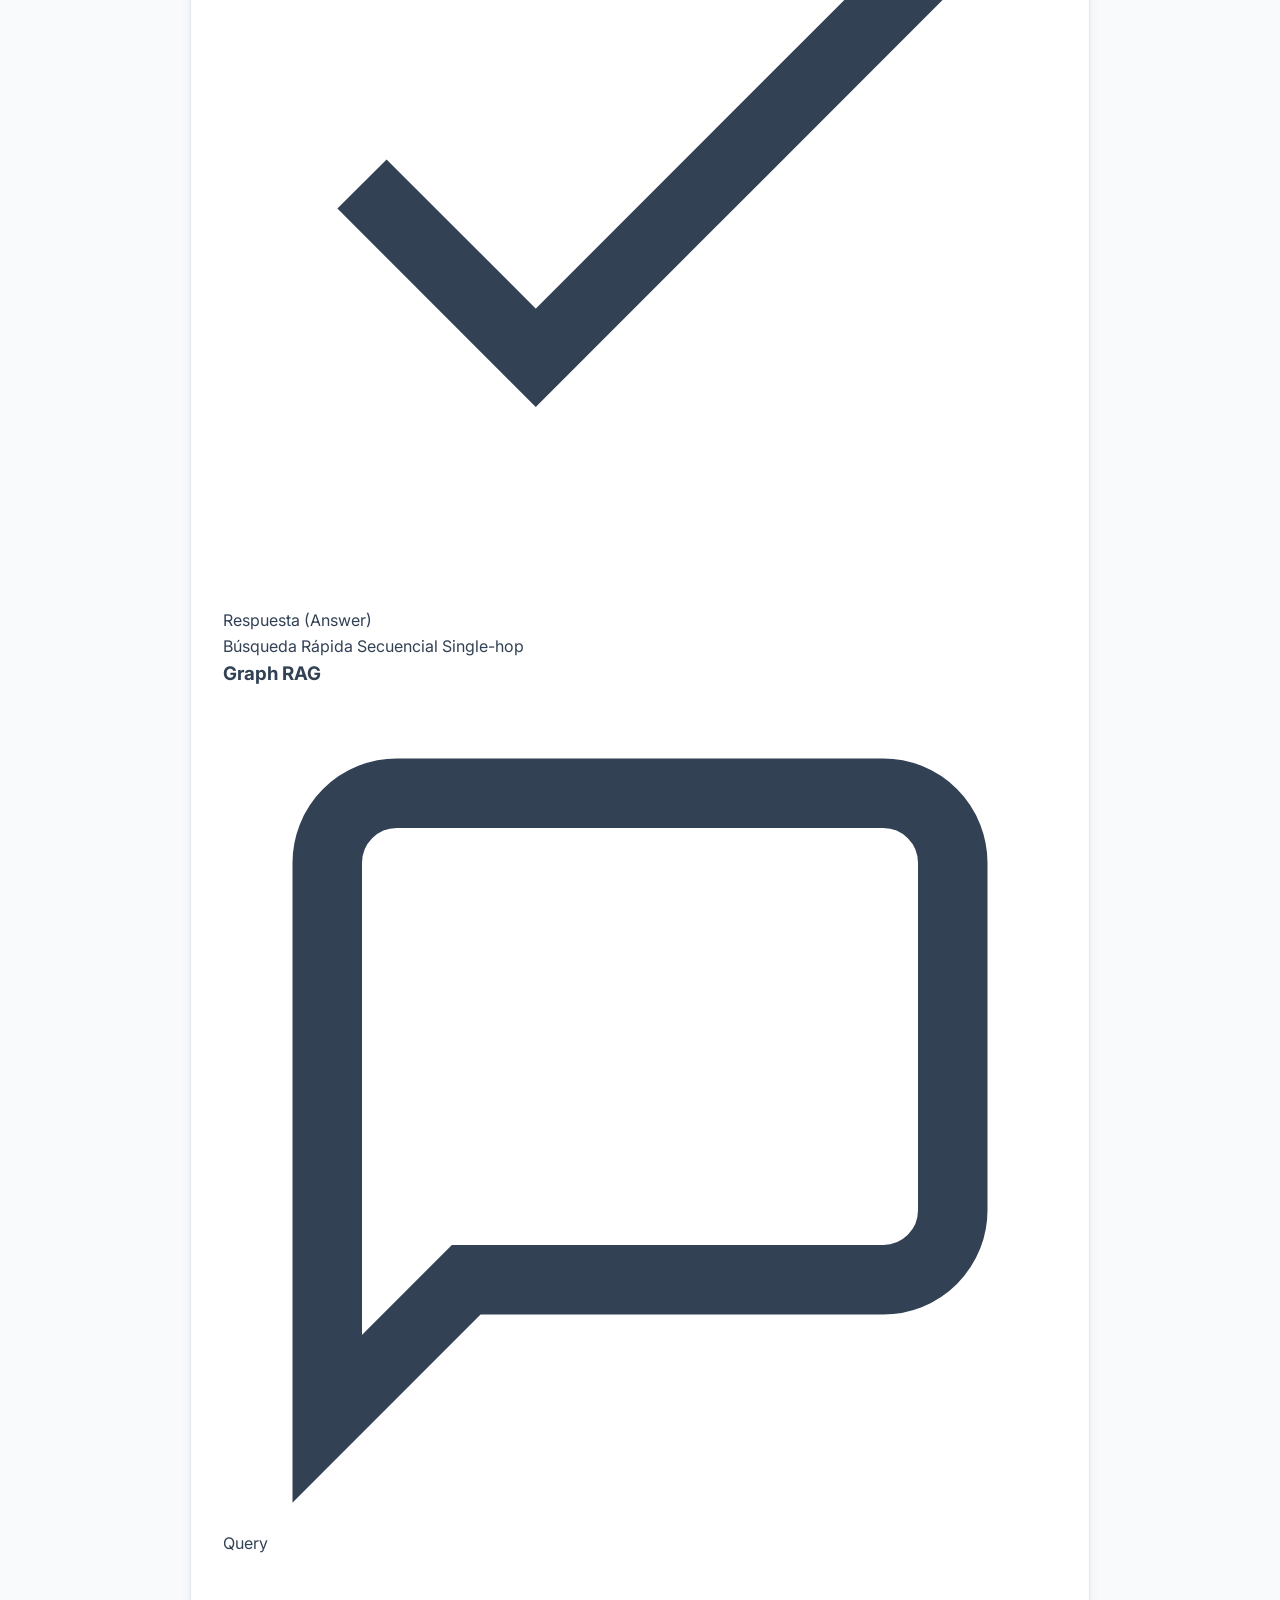
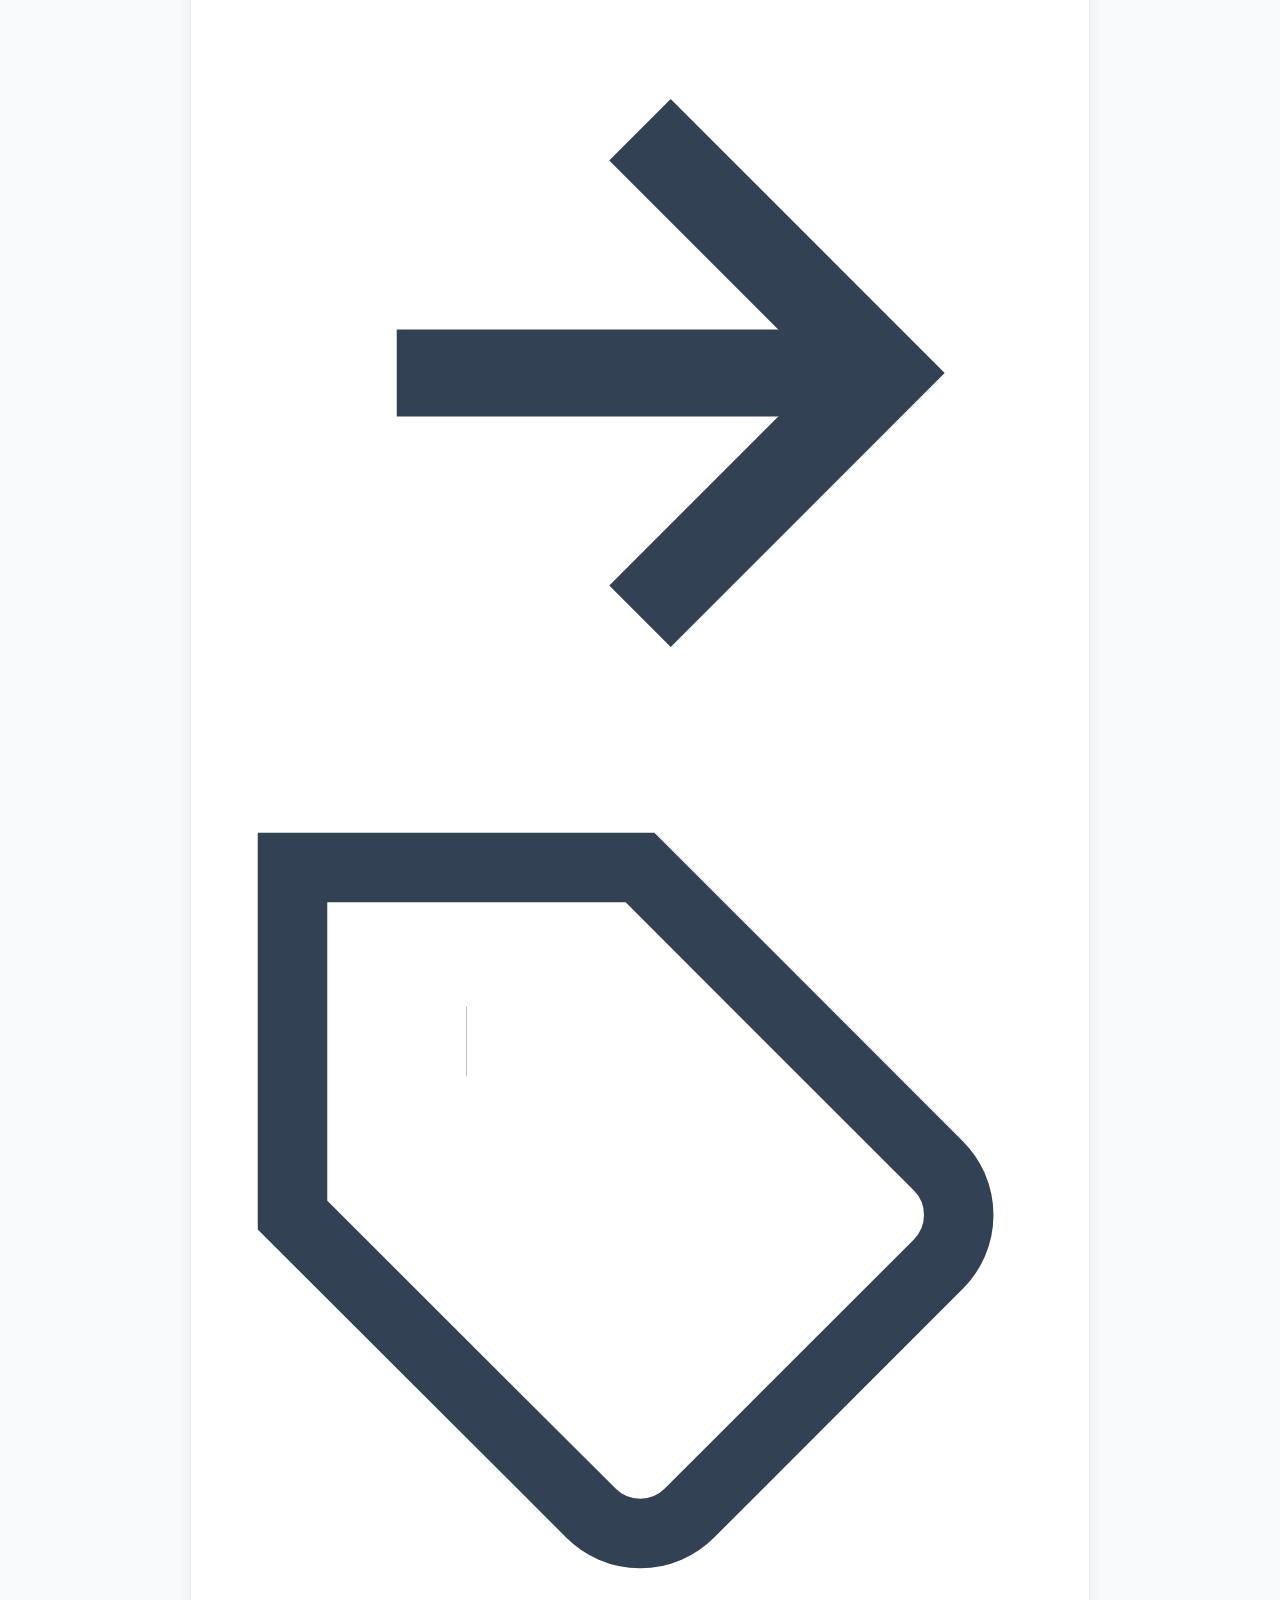
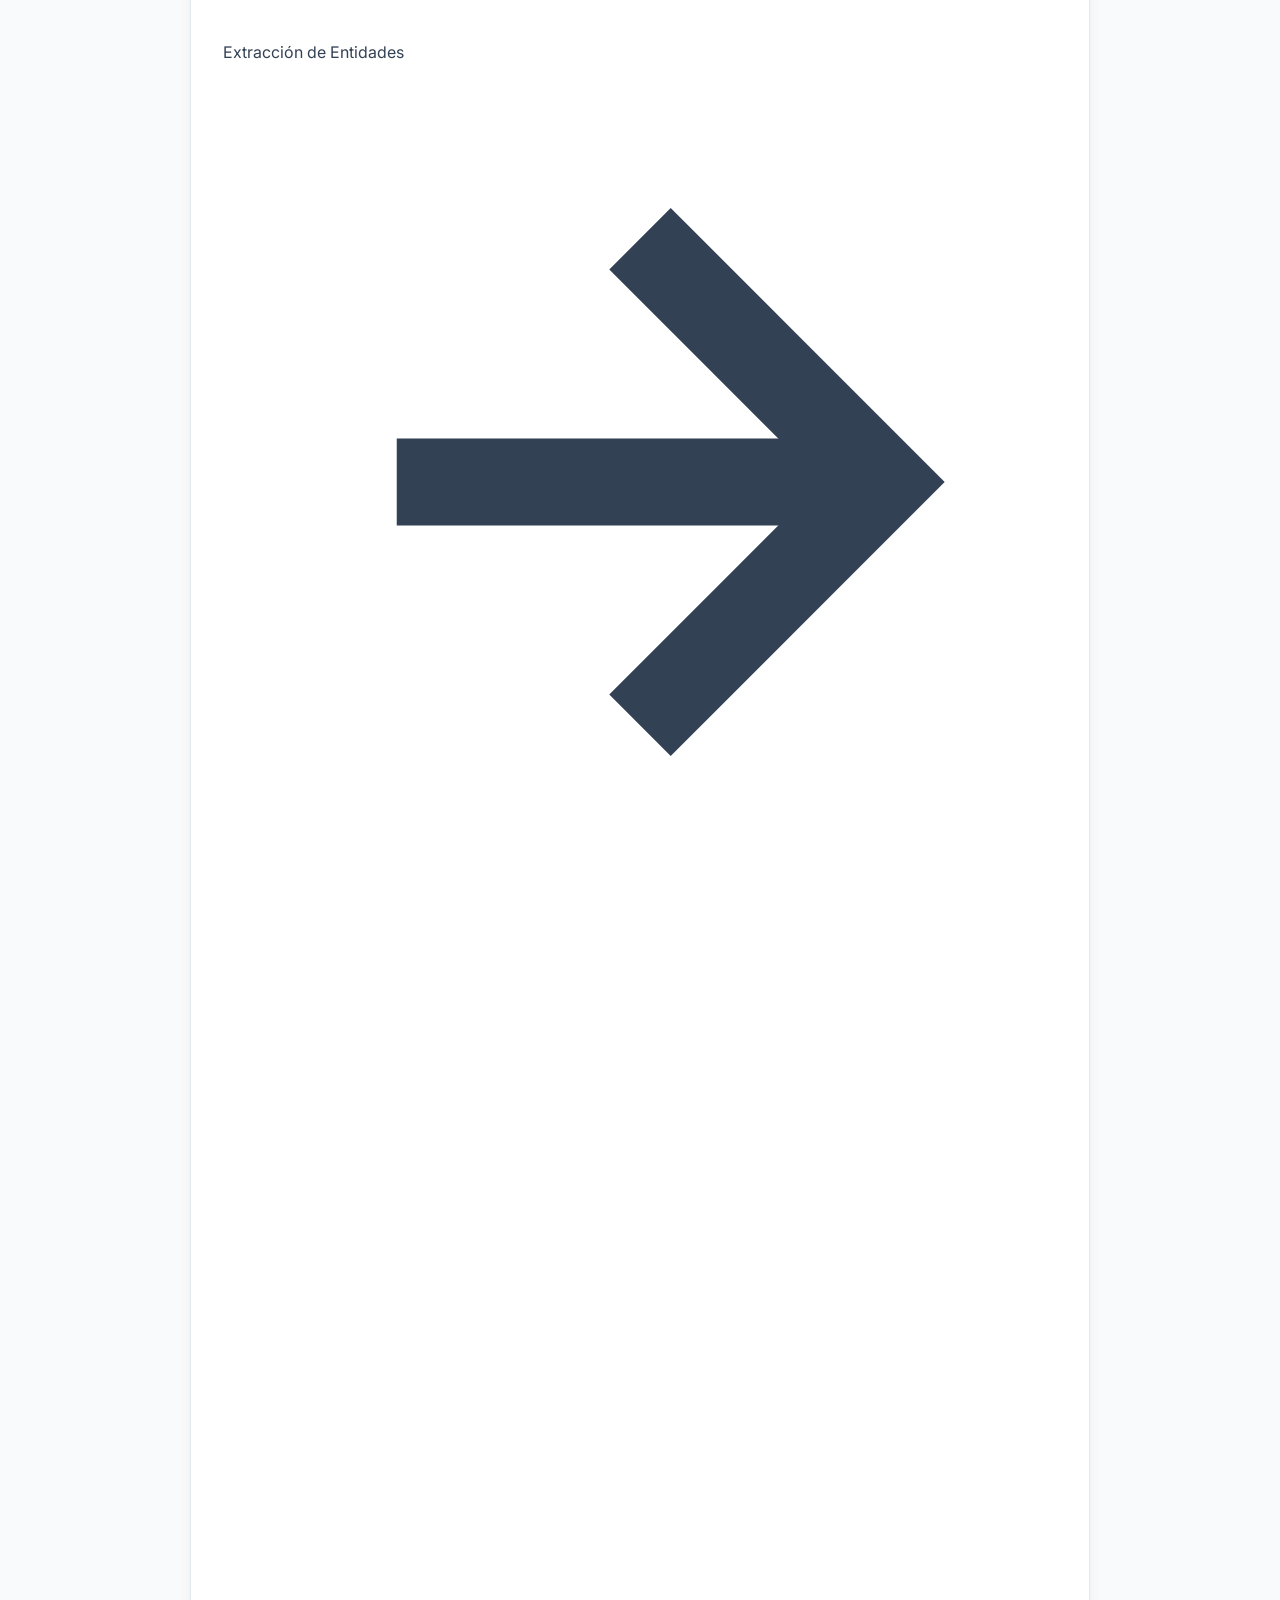
==== commit 928664ca: "fix: update figura3 layout stability, add interactive RAG evolution figura4" ====
--- a/Blog/figuras/index.html
+++ b/Blog/figuras/index.html
@@ -254,6 +254,211 @@
       </div>
     </section>
 
+    <!-- FIGURA 4: COMPARATIVA RAG -->
+    <section class="figure-section" id="figura-comparativa">
+      <div class="card glass-card">
+        <div class="card-header">
+          <span class="badge">FIGURA 4</span>
+          <h2>Evolución de Arquitecturas RAG</h2>
+        </div>
+        <p class="card-desc">Desde la recuperación secuencial simple hasta agentes autónomos capaces de auto-corregirse.</p>
+
+        <!-- Tab Selector (visible on mobile only) -->
+        <div class="comp-tabs">
+          <button class="tab-btn active" data-target="classic">Classic RAG</button>
+          <button class="tab-btn" data-target="graph">Graph RAG</button>
+          <button class="tab-btn" data-target="agentic">Agentic RAG</button>
+        </div>
+
+        <div class="columns-grid">
+          <!-- COLUMN 1: CLASSIC RAG -->
+          <div class="comp-column active" data-type="classic" id="col-classic">
+            <div class="column-header">
+              <h3>Classic RAG</h3>
+            </div>
+            
+            <div class="flow-diagram">
+              <div class="flow-node">
+                <svg viewBox="0 0 24 24" stroke="currentColor" stroke-width="2" fill="none"><path d="M21 15a2 2 0 0 1-2 2H7l-4 4V5a2 2 0 0 1 2-2h14a2 2 0 0 1 2 2z"/></svg>
+                Query
+              </div>
+              <div class="flow-arrow">
+                <svg viewBox="0 0 24 24" stroke="currentColor" stroke-width="2.5" fill="none"><line x1="5" y1="12" x2="19" y2="12"/><polyline points="12 5 19 12 12 19"/></svg>
+              </div>
+              <div class="flow-node highlighted">
+                <svg viewBox="0 0 24 24" stroke="currentColor" stroke-width="2" fill="none"><path d="M12 2v20M17 5H9.5a3.5 3.5 0 0 0 0 7h5a3.5 3.5 0 0 1 0 7H6"/></svg>
+                Embed (Vectorizar)
+              </div>
+              <div class="flow-arrow">
+                <svg viewBox="0 0 24 24" stroke="currentColor" stroke-width="2.5" fill="none"><line x1="5" y1="12" x2="19" y2="12"/><polyline points="12 5 19 12 12 19"/></svg>
+              </div>
+              <div class="flow-node highlighted">
+                <svg viewBox="0 0 24 24" stroke="currentColor" stroke-width="2" fill="none"><ellipse cx="12" cy="5" rx="9" ry="3"/><path d="M3 5v14c0 1.66 4 3 9 3s9-1.34 9-3V5"/><path d="M3 12c0 1.66 4 3 9 3s9-1.34 9-3"/></svg>
+                Vector DB (Search)
+              </div>
+              <div class="flow-arrow">
+                <svg viewBox="0 0 24 24" stroke="currentColor" stroke-width="2.5" fill="none"><line x1="5" y1="12" x2="19" y2="12"/><polyline points="12 5 19 12 12 19"/></svg>
+              </div>
+              <div class="flow-node">
+                <svg viewBox="0 0 24 24" stroke="currentColor" stroke-width="2" fill="none"><path d="M14 2H6a2 2 0 0 0-2 2v16a2 2 0 0 0 2 2h12a2 2 0 0 0 2-2V8z"/><polyline points="14 2 14 8 20 8"/></svg>
+                Top-K Chunks
+              </div>
+              <div class="flow-arrow">
+                <svg viewBox="0 0 24 24" stroke="currentColor" stroke-width="2.5" fill="none"><line x1="5" y1="12" x2="19" y2="12"/><polyline points="12 5 19 12 12 19"/></svg>
+              </div>
+              <div class="flow-node">
+                <svg viewBox="0 0 24 24" stroke="currentColor" stroke-width="2" fill="none"><rect x="2" y="3" width="20" height="14" rx="2" ry="2"/><line x1="8" y1="21" x2="16" y2="21"/><line x1="12" y1="17" x2="12" y2="21"/></svg>
+                LLM
+              </div>
+              <div class="flow-arrow">
+                <svg viewBox="0 0 24 24" stroke="currentColor" stroke-width="2.5" fill="none"><line x1="5" y1="12" x2="19" y2="12"/><polyline points="12 5 19 12 12 19"/></svg>
+              </div>
+              <div class="flow-node">
+                <svg viewBox="0 0 24 24" stroke="currentColor" stroke-width="2" fill="none"><polyline points="20 6 9 17 4 12"/></svg>
+                Respuesta (Answer)
+              </div>
+            </div>
+
+            <div class="summary-tags">
+              <span class="tag primary-tag">Búsqueda Rápida</span>
+              <span class="tag">Secuencial</span>
+              <span class="tag">Single-hop</span>
+            </div>
+          </div>
+
+          <!-- COLUMN 2: GRAPH RAG -->
+          <div class="comp-column" data-type="graph" id="col-graph">
+            <div class="column-header">
+              <h3>Graph RAG</h3>
+            </div>
+            
+            <div class="flow-diagram">
+              <div class="flow-node">
+                <svg viewBox="0 0 24 24" stroke="currentColor" stroke-width="2" fill="none"><path d="M21 15a2 2 0 0 1-2 2H7l-4 4V5a2 2 0 0 1 2-2h14a2 2 0 0 1 2 2z"/></svg>
+                Query
+              </div>
+              <div class="flow-arrow">
+                <svg viewBox="0 0 24 24" stroke="currentColor" stroke-width="2.5" fill="none"><line x1="5" y1="12" x2="19" y2="12"/><polyline points="12 5 19 12 12 19"/></svg>
+              </div>
+              <div class="flow-node highlighted">
+                <svg viewBox="0 0 24 24" stroke="currentColor" stroke-width="2" fill="none"><path d="M20.59 13.41l-7.17 7.17a2 2 0 0 1-2.83 0L2 12V2h10l8.59 8.59a2 2 0 0 1 0 2.82z"/><line x1="7" y1="7" x2="7.01" y2="7"/></svg>
+                Extracción de Entidades
+              </div>
+              <div class="flow-arrow">
+                <svg viewBox="0 0 24 24" stroke="currentColor" stroke-width="2.5" fill="none"><line x1="5" y1="12" x2="19" y2="12"/><polyline points="12 5 19 12 12 19"/></svg>
+              </div>
+              
+              <div class="kg-sub-diagram">
+                <svg viewBox="0 0 60 40">
+                  <line x1="10" y1="20" x2="30" y2="8" stroke="var(--graph-primary)" stroke-width="1.2" />
+                  <line x1="30" y1="8" x2="50" y2="20" stroke="var(--graph-primary)" stroke-width="1.2" />
+                  <line x1="10" y1="20" x2="20" y2="34" stroke="var(--graph-primary)" stroke-width="1.2" />
+                  <line x1="50" y1="20" x2="40" y2="34" stroke="var(--graph-primary)" stroke-width="1.2" />
+                  <line x1="20" y1="34" x2="40" y2="34" stroke="var(--graph-primary)" stroke-width="1.2" />
+                  <line x1="10" y1="20" x2="40" y2="34" stroke="var(--graph-primary)" stroke-width="0.8" stroke-dasharray="2 1" />
+                  <circle cx="10" cy="20" r="3.5" fill="var(--bg-card)" stroke="var(--graph-primary)" stroke-width="1.5" />
+                  <circle cx="30" cy="8" r="3.5" fill="var(--bg-card)" stroke="var(--graph-primary)" stroke-width="1.5" />
+                  <circle cx="50" cy="20" r="3.5" fill="var(--bg-card)" stroke="var(--graph-primary)" stroke-width="1.5" />
+                  <circle cx="20" cy="34" r="3.5" fill="var(--bg-card)" stroke="var(--graph-primary)" stroke-width="1.5" />
+                  <circle cx="40" cy="34" r="3.5" fill="var(--bg-card)" stroke="var(--graph-primary)" stroke-width="1.5" />
+                </svg>
+              </div>
+              <div class="flow-arrow">
+                <svg viewBox="0 0 24 24" stroke="currentColor" stroke-width="2.5" fill="none"><line x1="5" y1="12" x2="19" y2="12"/><polyline points="12 5 19 12 12 19"/></svg>
+              </div>
+              <div class="flow-node">
+                <svg viewBox="0 0 24 24" stroke="currentColor" stroke-width="2" fill="none"><path d="M10 13a5 5 0 0 0 7.54.54l3-3a5 5 0 0 0-7.07-7.07l-1.72 1.71"/><path d="M14 11a5 5 0 0 0-7.54-.54l-3 3a5 5 0 0 0 7.07 7.07l1.71-1.71"/></svg>
+                Contexto Conectado
+              </div>
+              <div class="flow-arrow">
+                <svg viewBox="0 0 24 24" stroke="currentColor" stroke-width="2.5" fill="none"><line x1="5" y1="12" x2="19" y2="12"/><polyline points="12 5 19 12 12 19"/></svg>
+              </div>
+              <div class="flow-node">
+                <svg viewBox="0 0 24 24" stroke="currentColor" stroke-width="2" fill="none"><rect x="2" y="3" width="20" height="14" rx="2" ry="2"/><line x1="8" y1="21" x2="16" y2="21"/><line x1="12" y1="17" x2="12" y2="21"/></svg>
+                LLM
+              </div>
+              <div class="flow-arrow">
+                <svg viewBox="0 0 24 24" stroke="currentColor" stroke-width="2.5" fill="none"><line x1="5" y1="12" x2="19" y2="12"/><polyline points="12 5 19 12 12 19"/></svg>
+              </div>
+              <div class="flow-node">
+                <svg viewBox="0 0 24 24" stroke="currentColor" stroke-width="2" fill="none"><polyline points="20 6 9 17 4 12"/></svg>
+                Respuesta Relacional
+              </div>
+            </div>
+
+            <div class="summary-tags">
+              <span class="tag primary-tag">Relacional</span>
+              <span class="tag">Multi-fuente</span>
+              <span class="tag">Grafo Semántico</span>
+            </div>
+          </div>
+
+          <!-- COLUMN 3: AGENTIC RAG -->
+          <div class="comp-column" data-type="agentic" id="col-agentic">
+            <div class="column-header">
+              <h3>Agentic RAG</h3>
+            </div>
+            
+            <div class="flow-diagram">
+              <div class="flow-node">
+                <svg viewBox="0 0 24 24" stroke="currentColor" stroke-width="2" fill="none"><path d="M21 15a2 2 0 0 1-2 2H7l-4 4V5a2 2 0 0 1 2-2h14a2 2 0 0 1 2 2z"/></svg>
+                Query
+              </div>
+              <div class="flow-arrow">
+                <svg viewBox="0 0 24 24" stroke="currentColor" stroke-width="2.5" fill="none"><line x1="5" y1="12" x2="19" y2="12"/><polyline points="12 5 19 12 12 19"/></svg>
+              </div>
+              <div class="flow-node highlighted">
+                <svg viewBox="0 0 24 24" stroke="currentColor" stroke-width="2" fill="none"><path d="M9.59 4.59A2 2 0 1 1 11 8H9m10.41 7.41A2 2 0 1 1 18 14h2M4.59 18.41A2 2 0 1 1 8 17v2m11.41-3.59A2 2 0 1 1 18 14v2m-6-10V4m0 16v-2m-8-8H4m16 0h-2m-3-3l-2.3 2.3M6.3 6.3l2.3 2.3m6.6 6.6l2.3 2.3M6.3 17.7l2.3-2.3"/></svg>
+                Agente de Razonamiento
+              </div>
+              <div class="flow-arrow">
+                <svg viewBox="0 0 24 24" stroke="currentColor" stroke-width="2.5" fill="none"><line x1="5" y1="12" x2="19" y2="12"/><polyline points="12 5 19 12 12 19"/></svg>
+              </div>
+
+              <div class="agent-stack-diagram">
+                <div class="agent-stack-title">Herramientas del Agente</div>
+                <div class="agent-stack-grid">
+                  <div class="agent-sub-node" style="color: var(--classic-primary)">Vector DB</div>
+                  <div class="agent-sub-node" style="color: var(--graph-primary)">KG Graph</div>
+                  <div class="agent-sub-node" style="color: #F59E0B">Web Search</div>
+                  <div class="agent-sub-node" style="color: #EF4444">Custom API</div>
+                </div>
+              </div>
+
+              <div class="flow-arrow">
+                <svg viewBox="0 0 24 24" stroke="currentColor" stroke-width="2.5" fill="none"><line x1="5" y1="12" x2="19" y2="12"/><polyline points="12 5 19 12 12 19"/></svg>
+              </div>
+              <div class="flow-node highlighted">
+                <div class="loop-node">
+                  <svg viewBox="0 0 24 24" stroke="currentColor" stroke-width="2" fill="none"><path d="M21.5 2v6h-6M21.34 15.57a10 10 0 1 1-.57-8.38l5.67-5.67"/></svg>
+                </div>
+                <span class="loop-text">Loop</span>
+                Auto-Evaluación
+              </div>
+              <div class="flow-arrow">
+                <svg viewBox="0 0 24 24" stroke="currentColor" stroke-width="2.5" fill="none"><line x1="5" y1="12" x2="19" y2="12"/><polyline points="12 5 19 12 12 19"/></svg>
+              </div>
+              <div class="flow-node">
+                <svg viewBox="0 0 24 24" stroke="currentColor" stroke-width="2" fill="none"><path d="M22 11.08V12a10 10 0 1 1-5.93-9.14"/><polyline points="22 4 12 14.01 9 11.01"/></svg>
+                Respuesta Final
+              </div>
+            </div>
+
+            <div class="summary-tags">
+              <span class="tag primary-tag">Adaptativo</span>
+              <span class="tag">Auto-corrección</span>
+              <span class="tag">Multi-herramienta</span>
+            </div>
+          </div>
+        </div>
+
+        <!-- Detail Box at the bottom (linked to selection) -->
+        <div class="details-pane" id="comp-details-box">
+          <p id="comp-explanation">Selecciona o pasa el cursor por una arquitectura para ver la descripción y su relevancia en el ecosistema de Databricks.</p>
+        </div>
+      </div>
+    </section>
+
   </main>
 
   <script src="script.js"></script>
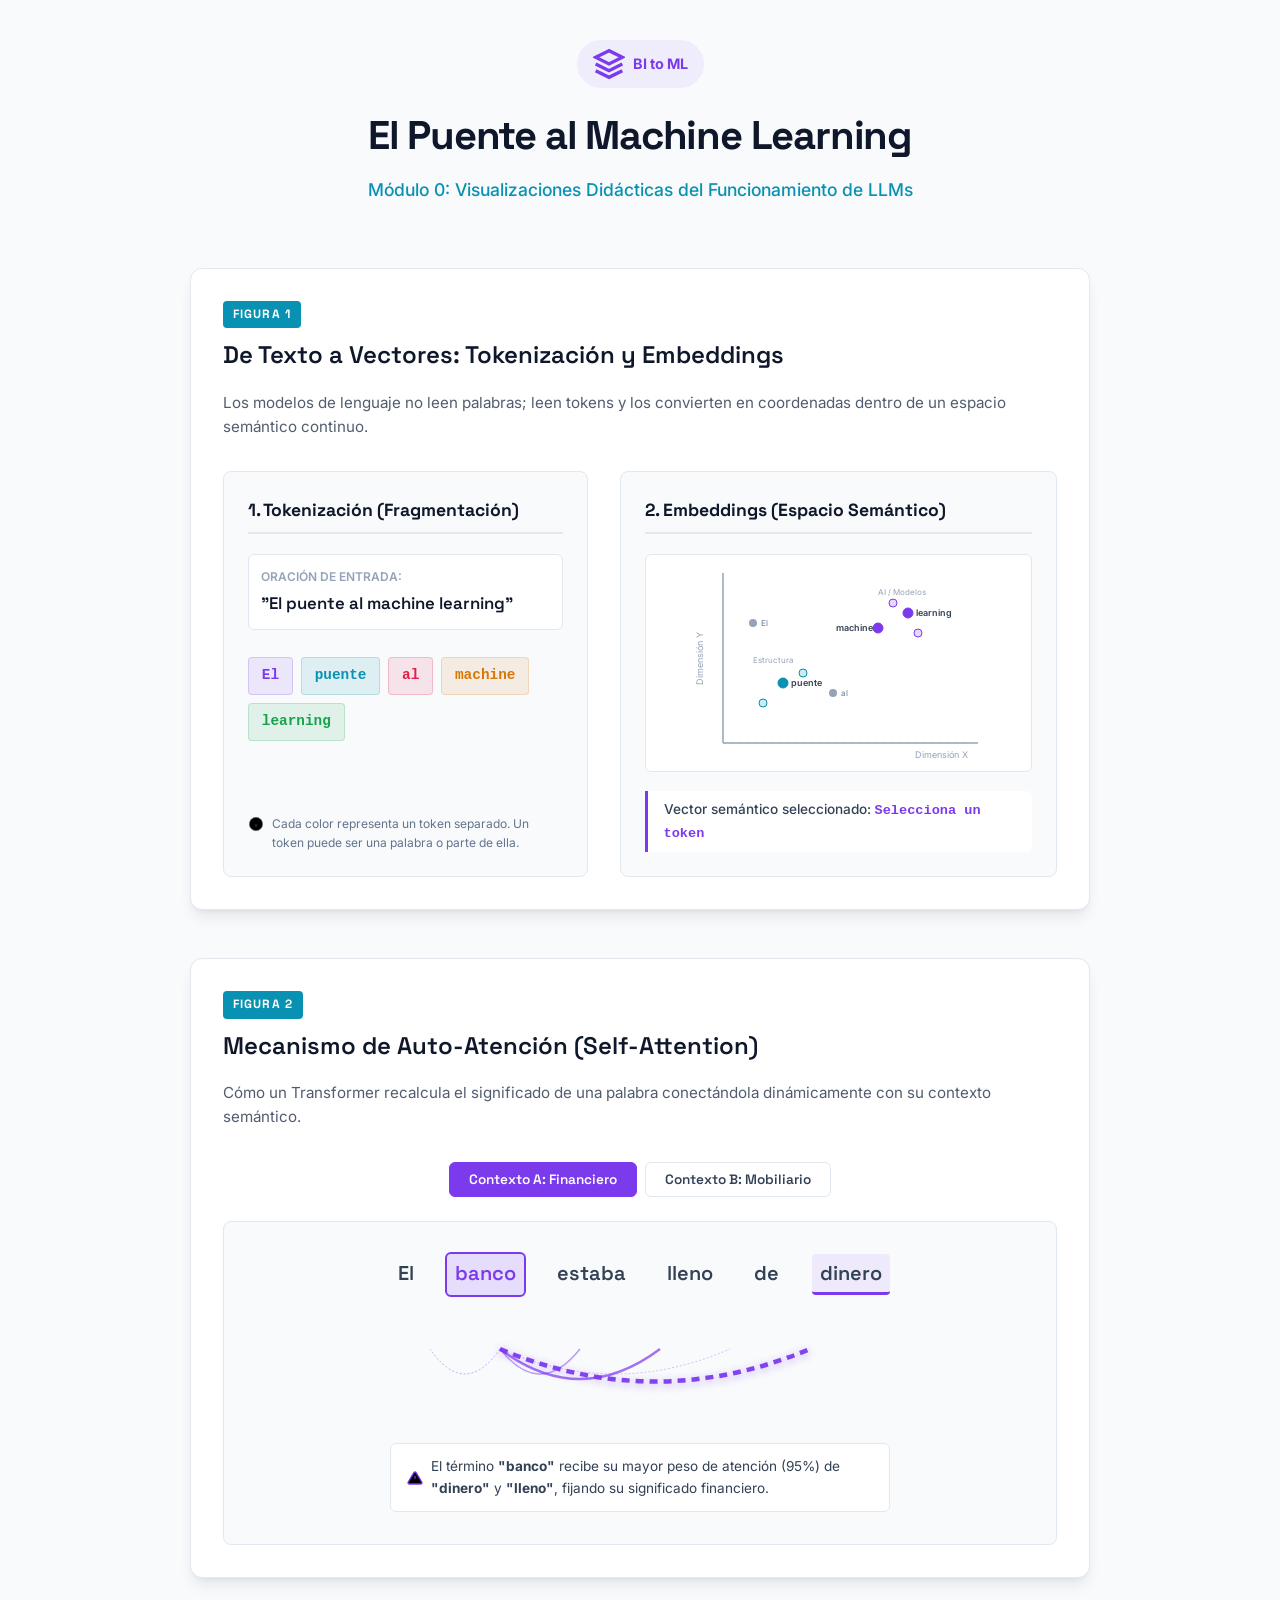
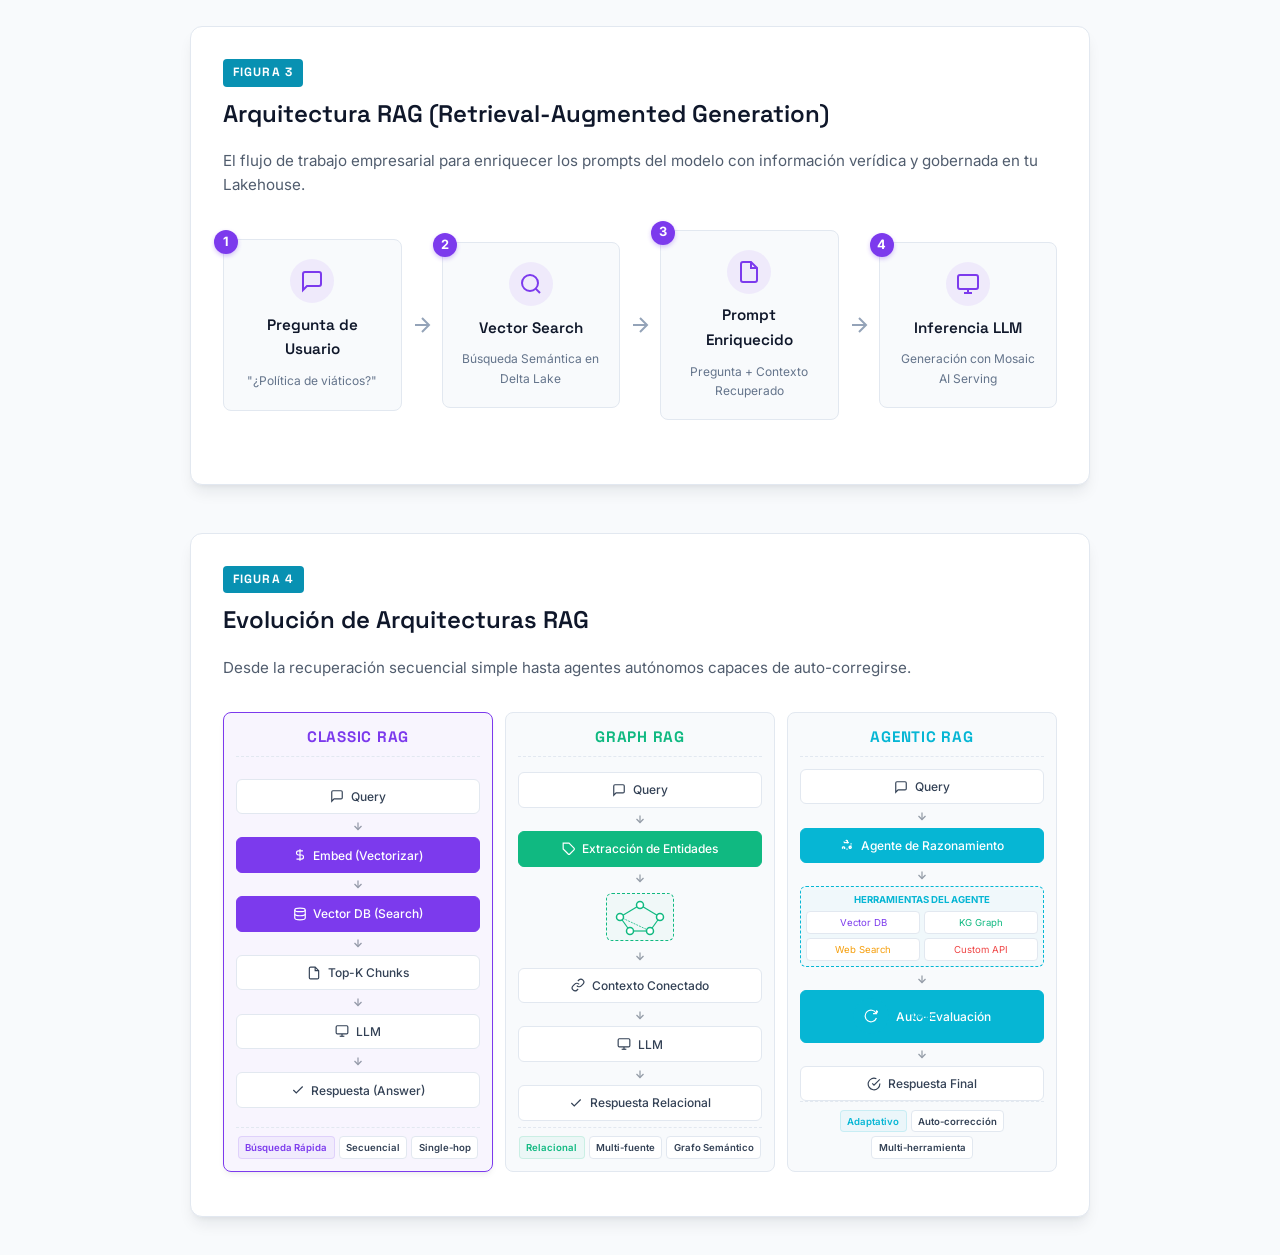
==== commit d6b0aa24: "fix: make RAG architecture flows taller and remove responsive details boxes" ====
--- a/Blog/figuras/index.html
+++ b/Blog/figuras/index.html
@@ -246,10 +246,6 @@
             <h4>Inferencia LLM</h4>
             <p>Generación con Mosaic AI Serving</p>
           </div>
-        </div>
-
-        <div class="rag-details-box glass-card">
-          <p id="rag-explanation">Pasa el cursor por cada paso o haz clic para ver cómo funciona el flujo de datos real gobernado por Unity Catalog.</p>
         </div>
       </div>
     </section>
@@ -451,11 +447,6 @@
             </div>
           </div>
         </div>
-
-        <!-- Detail Box at the bottom (linked to selection) -->
-        <div class="details-pane" id="comp-details-box">
-          <p id="comp-explanation">Selecciona o pasa el cursor por una arquitectura para ver la descripción y su relevancia en el ecosistema de Databricks.</p>
-        </div>
       </div>
     </section>
 
--- a/Blog/figuras/style.css
+++ b/Blog/figuras/style.css
@@ -14,6 +14,18 @@
   --shadow-sm: 0 4px 6px -1px rgba(15, 23, 42, 0.05), 0 2px 4px -2px rgba(15, 23, 42, 0.05);
   --shadow-md: 0 10px 15px -3px rgba(15, 23, 42, 0.08), 0 4px 6px -4px rgba(15, 23, 42, 0.08);
   --transition: all 0.3s cubic-bezier(0.4, 0, 0.2, 1);
+  
+  --classic-primary: #7C3AED;
+  --classic-bg: rgba(124, 58, 237, 0.05);
+  --classic-border: rgba(124, 58, 237, 0.15);
+  
+  --graph-primary: #10B981;
+  --graph-bg: rgba(16, 185, 129, 0.05);
+  --graph-border: rgba(16, 185, 129, 0.15);
+  
+  --agentic-primary: #06B6D4;
+  --agentic-bg: rgba(6, 182, 212, 0.05);
+  --agentic-border: rgba(6, 182, 212, 0.15);
 }
 
 * {
@@ -417,6 +429,9 @@
   }
   .rag-arrow {
     transform: rotate(90deg);
+  }
+  .rag-details-box {
+    height: 120px;
   }
 }
 
@@ -501,6 +516,279 @@
   padding: 1rem 1.5rem;
   border-radius: 0 8px 8px 0;
   font-size: 0.9rem;
+  height: 95px;
+  display: flex;
+  align-items: center;
+}
+
+/* ==========================================
+   FIGURA 4: EVOLUCIÓN DE ARQUITECTURAS RAG
+   ========================================== */
+.comp-tabs {
+  display: none;
+  gap: 0.35rem;
+  margin-bottom: 0.75rem;
+  justify-content: center;
+}
+
+.tab-btn {
+  flex: 1;
+  padding: 0.4rem 0.5rem;
+  font-family: 'Space Grotesk', sans-serif;
+  font-size: 0.75rem;
+  font-weight: 600;
+  background: var(--bg-page);
+  border: 1px solid var(--border-color);
+  border-radius: 6px;
+  color: var(--text-body);
+  cursor: pointer;
+  transition: var(--transition);
+  text-align: center;
+}
+
+.tab-btn[data-target="classic"].active {
+  background: var(--classic-bg);
+  border-color: var(--classic-primary);
+  color: var(--classic-primary);
+}
+
+.tab-btn[data-target="graph"].active {
+  background: var(--graph-bg);
+  border-color: var(--graph-primary);
+  color: var(--graph-primary);
+}
+
+.tab-btn[data-target="agentic"].active {
+  background: var(--agentic-bg);
+  border-color: var(--agentic-primary);
+  color: var(--agentic-primary);
+}
+
+.columns-grid {
+  display: grid;
+  grid-template-columns: 1fr 1fr 1fr;
+  gap: 0.75rem;
+  margin-top: 0.5rem;
+  margin-bottom: 0.75rem;
+}
+
+.comp-column {
+  border: 1px solid var(--border-color);
+  border-radius: 8px;
+  padding: 0.75rem;
+  display: flex;
+  flex-direction: column;
+  background-color: var(--bg-page);
+  transition: var(--transition);
+  cursor: pointer;
+  min-height: 380px;
+}
+
+.comp-column.active, .comp-column:hover {
+  box-shadow: var(--shadow-sm);
+}
+
+.comp-column[data-type="classic"].active, .comp-column[data-type="classic"]:hover {
+  border-color: var(--classic-primary);
+  background-color: var(--classic-bg);
+}
+
+.comp-column[data-type="graph"].active, .comp-column[data-type="graph"]:hover {
+  border-color: var(--graph-primary);
+  background-color: var(--graph-bg);
+}
+
+.comp-column[data-type="agentic"].active, .comp-column[data-type="agentic"]:hover {
+  border-color: var(--agentic-primary);
+  background-color: var(--agentic-bg);
+}
+
+.comp-column[data-type="classic"] .column-header h3 { color: var(--classic-primary); }
+.comp-column[data-type="graph"] .column-header h3 { color: var(--graph-primary); }
+.comp-column[data-type="agentic"] .column-header h3 { color: var(--agentic-primary); }
+
+.column-header {
+  text-align: center;
+  margin-bottom: 0.75rem;
+  padding-bottom: 0.4rem;
+  border-bottom: 1px dashed var(--border-color);
+}
+
+.column-header h3 {
+  font-family: 'Space Grotesk', sans-serif;
+  font-size: 0.95rem;
+  font-weight: 700;
+  margin: 0;
+  text-transform: uppercase;
+  letter-spacing: 0.05em;
+}
+
+.flow-diagram {
+  display: flex;
+  flex-direction: column;
+  align-items: center;
+  gap: 0.35rem;
+  margin: auto 0;
+}
+
+.flow-node {
+  width: 100%;
+  background: var(--bg-card);
+  border: 1px solid var(--border-color);
+  border-radius: 6px;
+  padding: 0.45rem 0.35rem;
+  text-align: center;
+  display: flex;
+  align-items: center;
+  justify-content: center;
+  gap: 0.4rem;
+  font-size: 0.75rem;
+  font-weight: 500;
+  transition: var(--transition);
+}
+
+.flow-node svg {
+  flex-shrink: 0;
+  width: 14px;
+  height: 14px;
+}
+
+.flow-arrow {
+  height: 12px;
+  display: flex;
+  align-items: center;
+  justify-content: center;
+  color: var(--text-body);
+  opacity: 0.5;
+}
+
+.flow-arrow svg {
+  width: 12px;
+  height: 12px;
+  transform: rotate(90deg);
+}
+
+.comp-column[data-type="classic"] .flow-node.highlighted {
+  background: var(--classic-primary);
+  color: #FFFFFF;
+  border-color: var(--classic-primary);
+}
+.comp-column[data-type="graph"] .flow-node.highlighted {
+  background: var(--graph-primary);
+  color: #FFFFFF;
+  border-color: var(--graph-primary);
+}
+.comp-column[data-type="agentic"] .flow-node.highlighted {
+  background: var(--agentic-primary);
+  color: #FFFFFF;
+  border-color: var(--agentic-primary);
+}
+
+.kg-sub-diagram {
+  display: flex;
+  align-items: center;
+  justify-content: center;
+  padding: 0.2rem;
+  border: 1px dashed var(--graph-primary);
+  border-radius: 6px;
+  background: rgba(16, 185, 129, 0.03);
+  margin: 0.2rem 0;
+}
+.kg-sub-diagram svg {
+  width: 60px;
+  height: 40px;
+}
+
+.agent-stack-diagram {
+  border: 1px dashed var(--agentic-primary);
+  border-radius: 6px;
+  padding: 0.3rem;
+  width: 100%;
+  background: rgba(6, 182, 212, 0.03);
+  display: flex;
+  flex-direction: column;
+  gap: 0.2rem;
+}
+.agent-stack-title {
+  font-size: 0.6rem;
+  text-align: center;
+  font-weight: 700;
+  color: var(--agentic-primary);
+  text-transform: uppercase;
+}
+.agent-stack-grid {
+  display: grid;
+  grid-template-columns: 1fr 1fr;
+  gap: 0.2rem;
+}
+.agent-sub-node {
+  font-size: 0.6rem;
+  padding: 0.2rem;
+  background: var(--bg-card);
+  border: 1px solid var(--border-color);
+  border-radius: 4px;
+  text-align: center;
+}
+
+.loop-node {
+  border-radius: 50%;
+  border: 1px dashed var(--agentic-primary);
+  width: 36px;
+  height: 36px;
+  display: flex;
+  align-items: center;
+  justify-content: center;
+  position: relative;
+  animation: spin 8s linear infinite;
+}
+.loop-text {
+  position: absolute;
+  font-size: 0.55rem;
+  font-weight: bold;
+  color: var(--agentic-primary);
+}
+
+.summary-tags {
+  margin-top: auto;
+  padding-top: 0.5rem;
+  border-top: 1px dashed var(--border-color);
+  display: flex;
+  flex-wrap: wrap;
+  gap: 0.25rem;
+  justify-content: center;
+}
+
+.tag {
+  font-size: 0.6rem;
+  padding: 0.15rem 0.4rem;
+  border-radius: 4px;
+  font-weight: 600;
+  background: var(--bg-card);
+  color: var(--text-body);
+  border: 1px solid var(--border-color);
+}
+
+.comp-column[data-type="classic"] .tag.primary-tag { background: var(--classic-bg); color: var(--classic-primary); border-color: var(--classic-border); }
+.comp-column[data-type="graph"] .tag.primary-tag { background: var(--graph-bg); color: var(--graph-primary); border-color: var(--graph-border); }
+.comp-column[data-type="agentic"] .tag.primary-tag { background: var(--agentic-bg); color: var(--agentic-primary); border-color: var(--agentic-border); }
+
+@media (max-width: 768px) {
+  .comp-tabs {
+    display: flex;
+  }
+  .columns-grid {
+    grid-template-columns: 1fr;
+  }
+  .comp-column {
+    display: none;
+    min-height: auto;
+  }
+  .comp-column.active-tab {
+    display: flex;
+  }
+  .flow-arrow svg {
+    transform: rotate(90deg);
+  }
 }
 
 /* HELPER CLASSES */
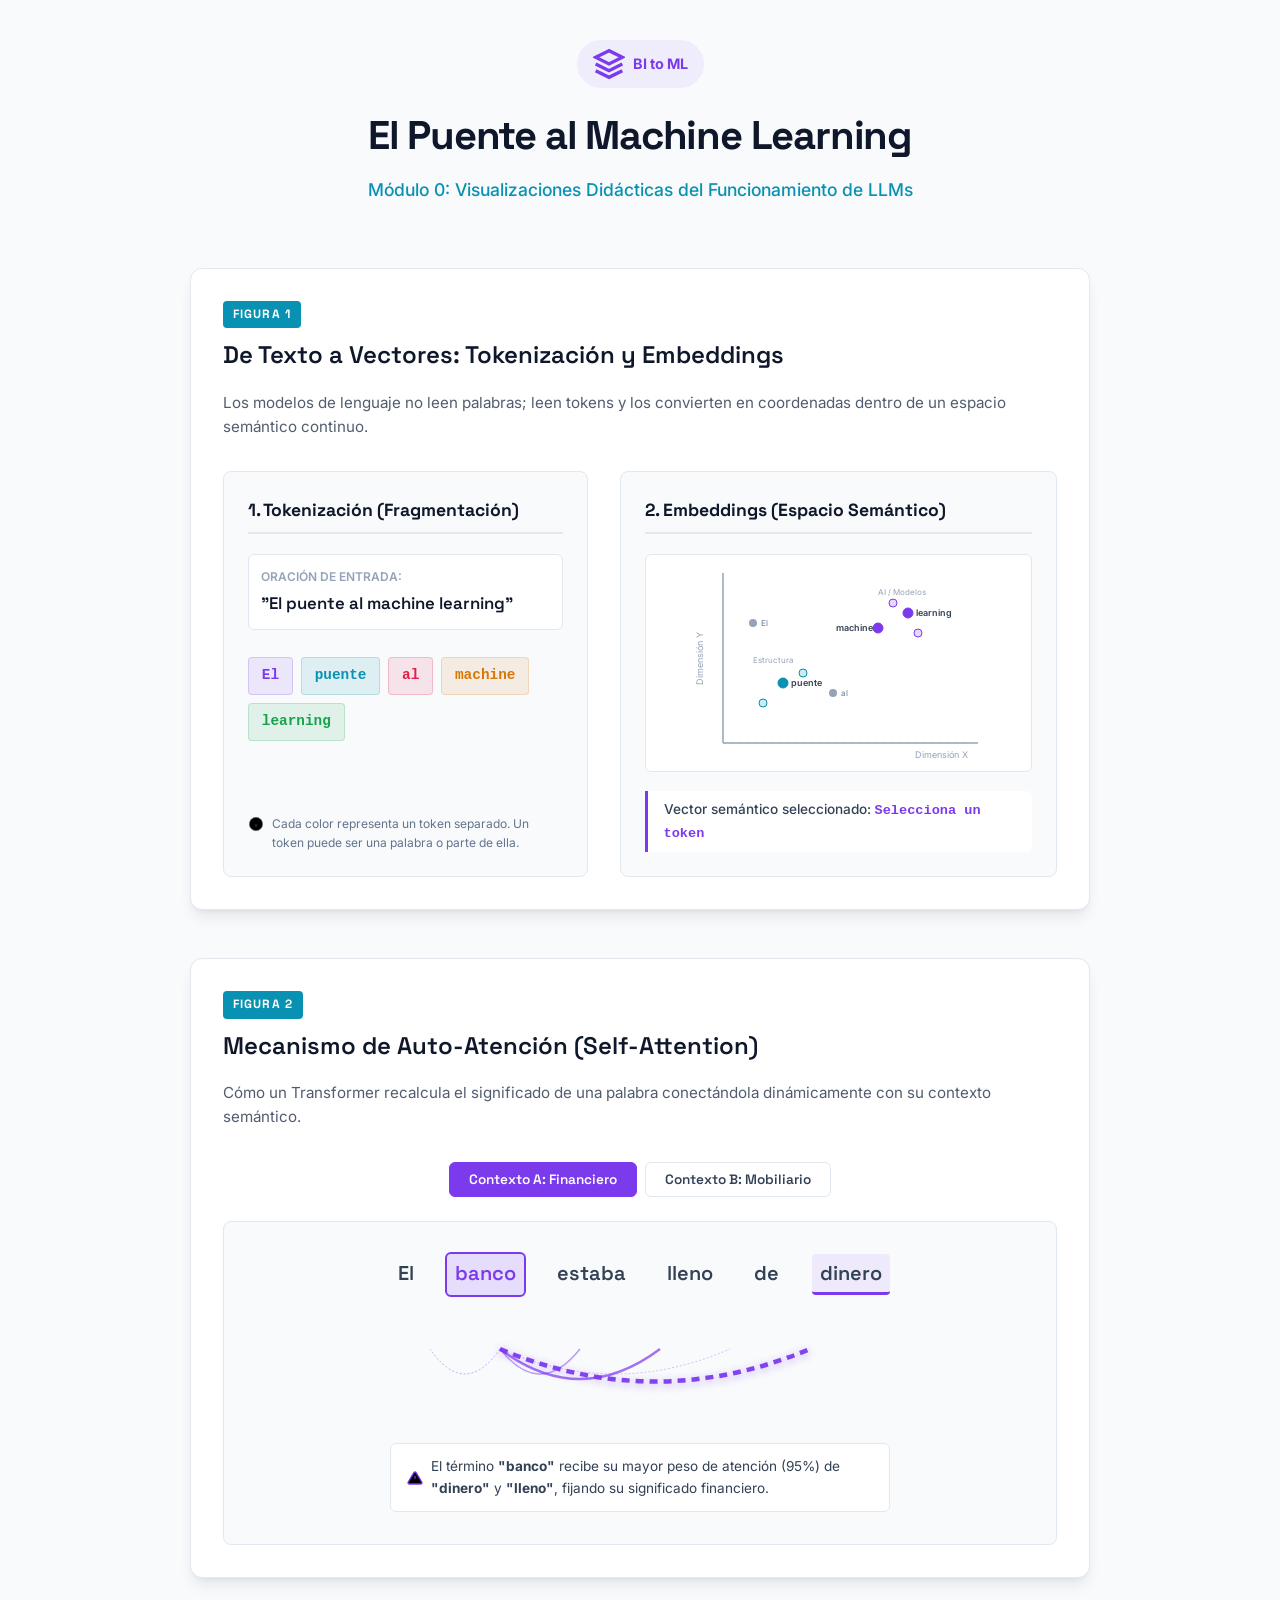
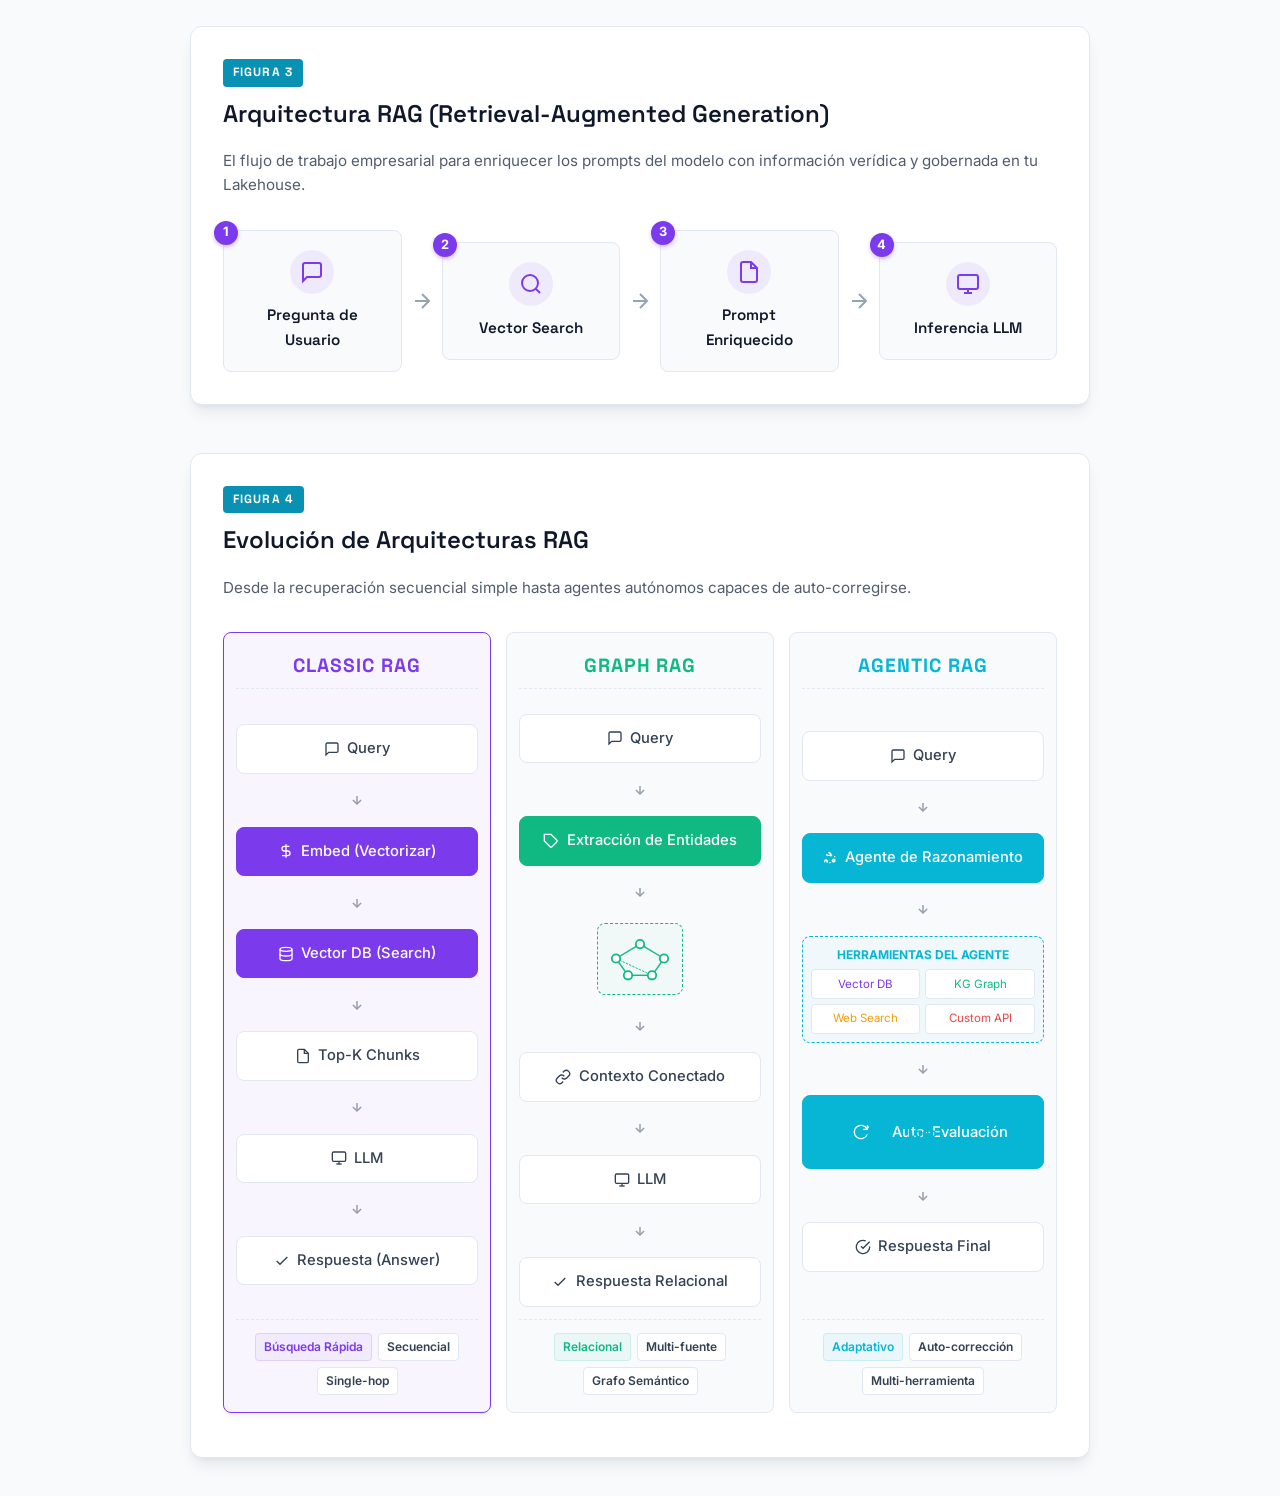
==== commit 34369843: "fix: make RAG architecture flows taller and remove responsive details boxes" ====
--- a/Blog/figuras/index.html
+++ b/Blog/figuras/index.html
@@ -196,7 +196,6 @@
               </svg>
             </div>
             <h4>Pregunta de Usuario</h4>
-            <p>"¿Política de viáticos?"</p>
           </div>
 
           <div class="rag-arrow">
@@ -212,7 +211,6 @@
               </svg>
             </div>
             <h4>Vector Search</h4>
-            <p>Búsqueda Semántica en Delta Lake</p>
           </div>
 
           <div class="rag-arrow">
@@ -228,7 +226,6 @@
               </svg>
             </div>
             <h4>Prompt Enriquecido</h4>
-            <p>Pregunta + Contexto Recuperado</p>
           </div>
 
           <div class="rag-arrow">
@@ -244,7 +241,6 @@
               </svg>
             </div>
             <h4>Inferencia LLM</h4>
-            <p>Generación con Mosaic AI Serving</p>
           </div>
         </div>
       </div>
@@ -259,12 +255,7 @@
         </div>
         <p class="card-desc">Desde la recuperación secuencial simple hasta agentes autónomos capaces de auto-corregirse.</p>
 
-        <!-- Tab Selector (visible on mobile only) -->
-        <div class="comp-tabs">
-          <button class="tab-btn active" data-target="classic">Classic RAG</button>
-          <button class="tab-btn" data-target="graph">Graph RAG</button>
-          <button class="tab-btn" data-target="agentic">Agentic RAG</button>
-        </div>
+        <!-- No Mobile Tab Selector -->
 
         <div class="columns-grid">
           <!-- COLUMN 1: CLASSIC RAG -->
--- a/Blog/figuras/style.css
+++ b/Blog/figuras/style.css
@@ -418,7 +418,7 @@
   justify-content: space-between;
   align-items: center;
   gap: 0.5rem;
-  margin-bottom: 2rem;
+  margin-bottom: 0;
   position: relative;
 }
 
@@ -429,9 +429,6 @@
   }
   .rag-arrow {
     transform: rotate(90deg);
-  }
-  .rag-details-box {
-    height: 120px;
   }
 }
 
@@ -511,16 +508,6 @@
   justify-content: center;
 }
 
-.rag-details-box {
-  border-left: 4px solid var(--accent-secondary);
-  padding: 1rem 1.5rem;
-  border-radius: 0 8px 8px 0;
-  font-size: 0.9rem;
-  height: 95px;
-  display: flex;
-  align-items: center;
-}
-
 /* ==========================================
    FIGURA 4: EVOLUCIÓN DE ARQUITECTURAS RAG
    ========================================== */
@@ -567,7 +554,7 @@
 .columns-grid {
   display: grid;
   grid-template-columns: 1fr 1fr 1fr;
-  gap: 0.75rem;
+  gap: 0.9rem;
   margin-top: 0.5rem;
   margin-bottom: 0.75rem;
 }
@@ -575,13 +562,13 @@
 .comp-column {
   border: 1px solid var(--border-color);
   border-radius: 8px;
-  padding: 0.75rem;
+  padding: 1.1rem 0.75rem;
   display: flex;
   flex-direction: column;
   background-color: var(--bg-page);
   transition: var(--transition);
   cursor: pointer;
-  min-height: 380px;
+  min-height: 720px;
 }
 
 .comp-column.active, .comp-column:hover {
@@ -616,7 +603,7 @@
 
 .column-header h3 {
   font-family: 'Space Grotesk', sans-serif;
-  font-size: 0.95rem;
+  font-size: 1.2rem;
   font-weight: 700;
   margin: 0;
   text-transform: uppercase;
@@ -627,44 +614,45 @@
   display: flex;
   flex-direction: column;
   align-items: center;
-  gap: 0.35rem;
+  gap: 0.9rem;
   margin: auto 0;
+  padding: 0.8rem 0;
 }
 
 .flow-node {
   width: 100%;
   background: var(--bg-card);
   border: 1px solid var(--border-color);
-  border-radius: 6px;
-  padding: 0.45rem 0.35rem;
+  border-radius: 8px;
+  padding: 0.75rem 0.5rem;
   text-align: center;
   display: flex;
   align-items: center;
   justify-content: center;
-  gap: 0.4rem;
-  font-size: 0.75rem;
+  gap: 0.45rem;
+  font-size: 0.92rem;
   font-weight: 500;
   transition: var(--transition);
 }
 
 .flow-node svg {
   flex-shrink: 0;
+  width: 16px;
+  height: 16px;
+}
+
+.flow-arrow {
+  height: 24px;
+  display: flex;
+  align-items: center;
+  justify-content: center;
+  color: var(--text-body);
+  opacity: 0.5;
+}
+
+.flow-arrow svg {
   width: 14px;
   height: 14px;
-}
-
-.flow-arrow {
-  height: 12px;
-  display: flex;
-  align-items: center;
-  justify-content: center;
-  color: var(--text-body);
-  opacity: 0.5;
-}
-
-.flow-arrow svg {
-  width: 12px;
-  height: 12px;
   transform: rotate(90deg);
 }
 
@@ -688,29 +676,29 @@
   display: flex;
   align-items: center;
   justify-content: center;
-  padding: 0.2rem;
+  padding: 0.4rem;
   border: 1px dashed var(--graph-primary);
-  border-radius: 6px;
+  border-radius: 8px;
   background: rgba(16, 185, 129, 0.03);
-  margin: 0.2rem 0;
+  margin: 0.3rem 0;
 }
 .kg-sub-diagram svg {
-  width: 60px;
-  height: 40px;
+  width: 72px;
+  height: 57px;
 }
 
 .agent-stack-diagram {
   border: 1px dashed var(--agentic-primary);
-  border-radius: 6px;
-  padding: 0.3rem;
+  border-radius: 8px;
+  padding: 0.5rem;
   width: 100%;
   background: rgba(6, 182, 212, 0.03);
   display: flex;
   flex-direction: column;
-  gap: 0.2rem;
+  gap: 0.3rem;
 }
 .agent-stack-title {
-  font-size: 0.6rem;
+  font-size: 0.75rem;
   text-align: center;
   font-weight: 700;
   color: var(--agentic-primary);
@@ -719,11 +707,11 @@
 .agent-stack-grid {
   display: grid;
   grid-template-columns: 1fr 1fr;
-  gap: 0.2rem;
+  gap: 0.3rem;
 }
 .agent-sub-node {
-  font-size: 0.6rem;
-  padding: 0.2rem;
+  font-size: 0.72rem;
+  padding: 0.3rem;
   background: var(--bg-card);
   border: 1px solid var(--border-color);
   border-radius: 4px;
@@ -733,8 +721,8 @@
 .loop-node {
   border-radius: 50%;
   border: 1px dashed var(--agentic-primary);
-  width: 36px;
-  height: 36px;
+  width: 48px;
+  height: 48px;
   display: flex;
   align-items: center;
   justify-content: center;
@@ -743,24 +731,24 @@
 }
 .loop-text {
   position: absolute;
-  font-size: 0.55rem;
+  font-size: 0.75rem;
   font-weight: bold;
   color: var(--agentic-primary);
 }
 
 .summary-tags {
   margin-top: auto;
-  padding-top: 0.5rem;
+  padding-top: 0.8rem;
   border-top: 1px dashed var(--border-color);
   display: flex;
   flex-wrap: wrap;
-  gap: 0.25rem;
+  gap: 0.4rem;
   justify-content: center;
 }
 
 .tag {
-  font-size: 0.6rem;
-  padding: 0.15rem 0.4rem;
+  font-size: 0.75rem;
+  padding: 0.2rem 0.5rem;
   border-radius: 4px;
   font-weight: 600;
   background: var(--bg-card);
@@ -778,16 +766,44 @@
   }
   .columns-grid {
     grid-template-columns: 1fr;
+    overflow-y: auto;
+  }
+  .columns-grid::-webkit-scrollbar {
+    width: 4px;
+  }
+  .columns-grid::-webkit-scrollbar-track {
+    background: transparent;
+  }
+  .columns-grid::-webkit-scrollbar-thumb {
+    background: var(--border-color);
+    border-radius: 2px;
   }
   .comp-column {
     display: none;
     min-height: auto;
+    padding: 0.4rem;
   }
   .comp-column.active-tab {
     display: flex;
   }
+  .flow-diagram {
+    gap: 0.25rem;
+  }
+  .flow-node {
+    padding: 0.35rem 0.25rem;
+    font-size: 0.68rem;
+  }
+  .flow-arrow {
+    height: 10px;
+  }
   .flow-arrow svg {
+    width: 8px;
+    height: 8px;
     transform: rotate(90deg);
+  }
+  .summary-tags {
+    margin-top: 0.4rem;
+    padding-top: 0.3rem;
   }
 }
 
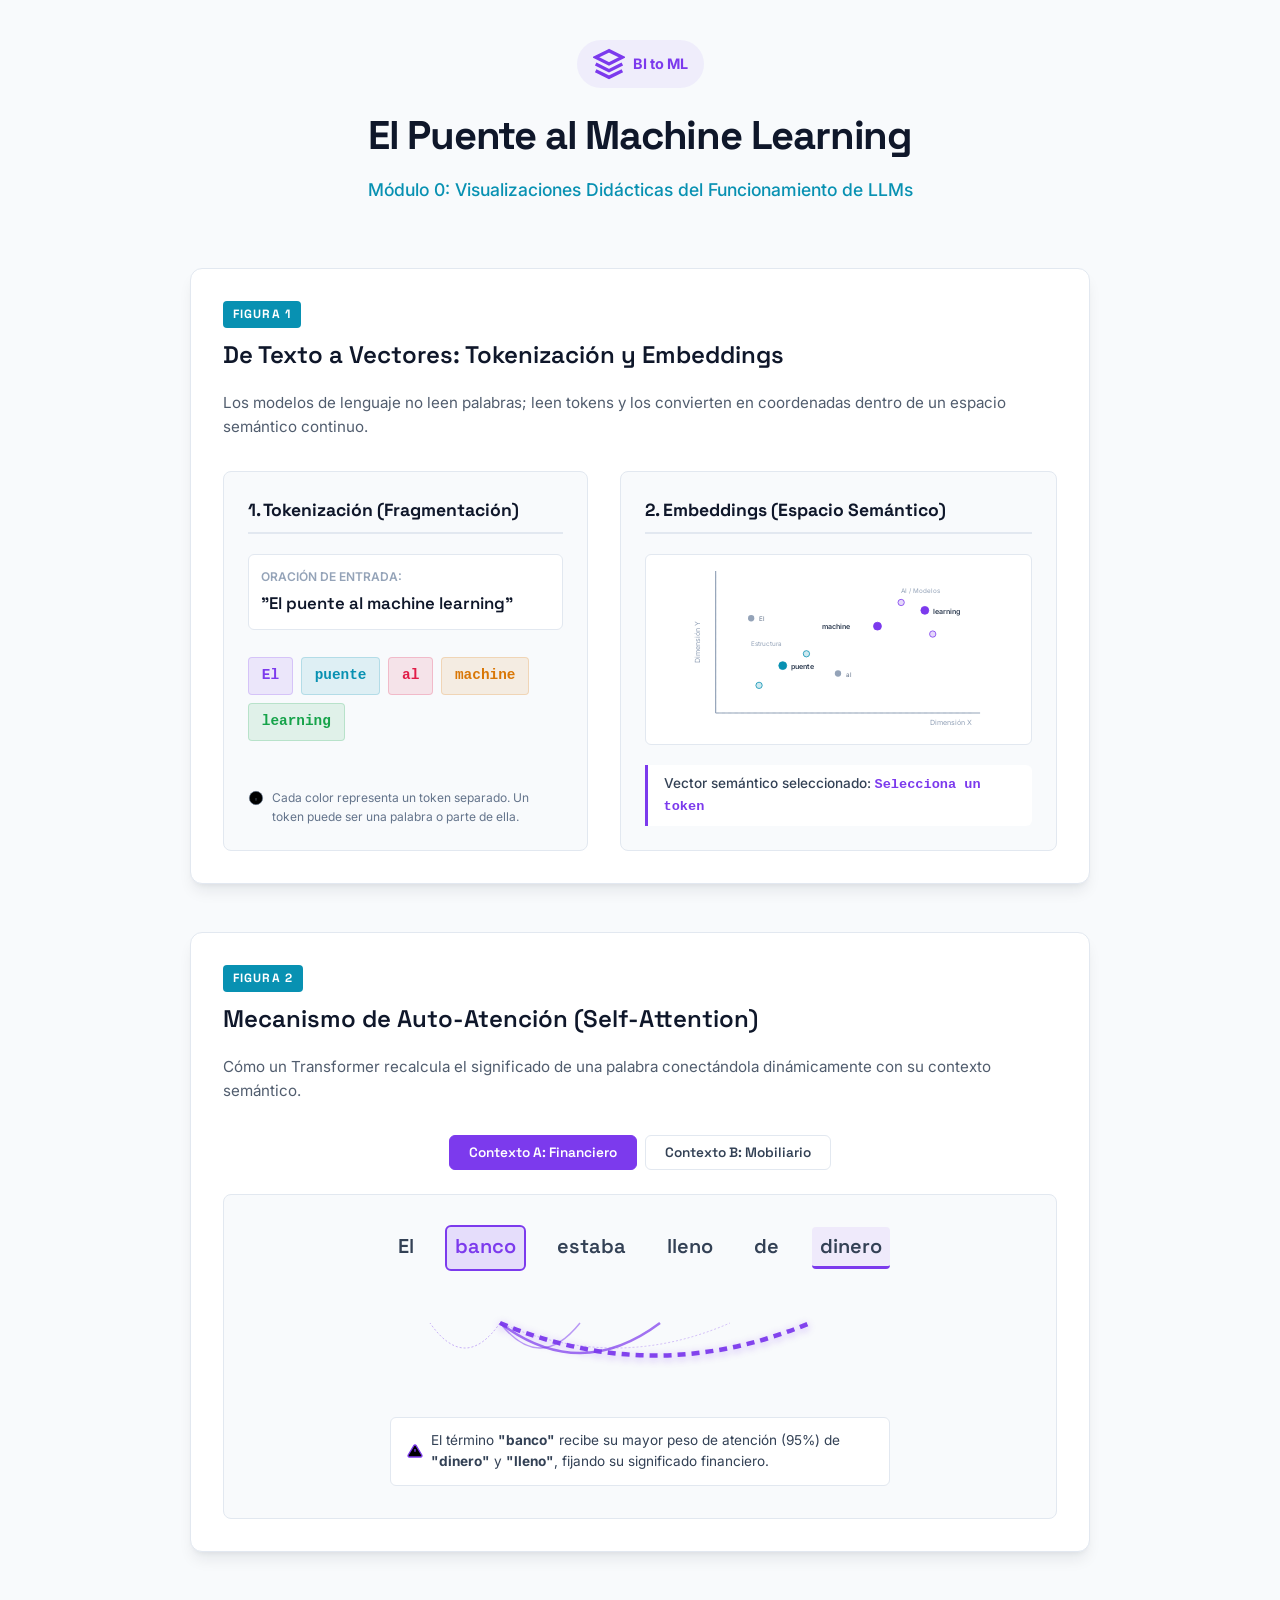
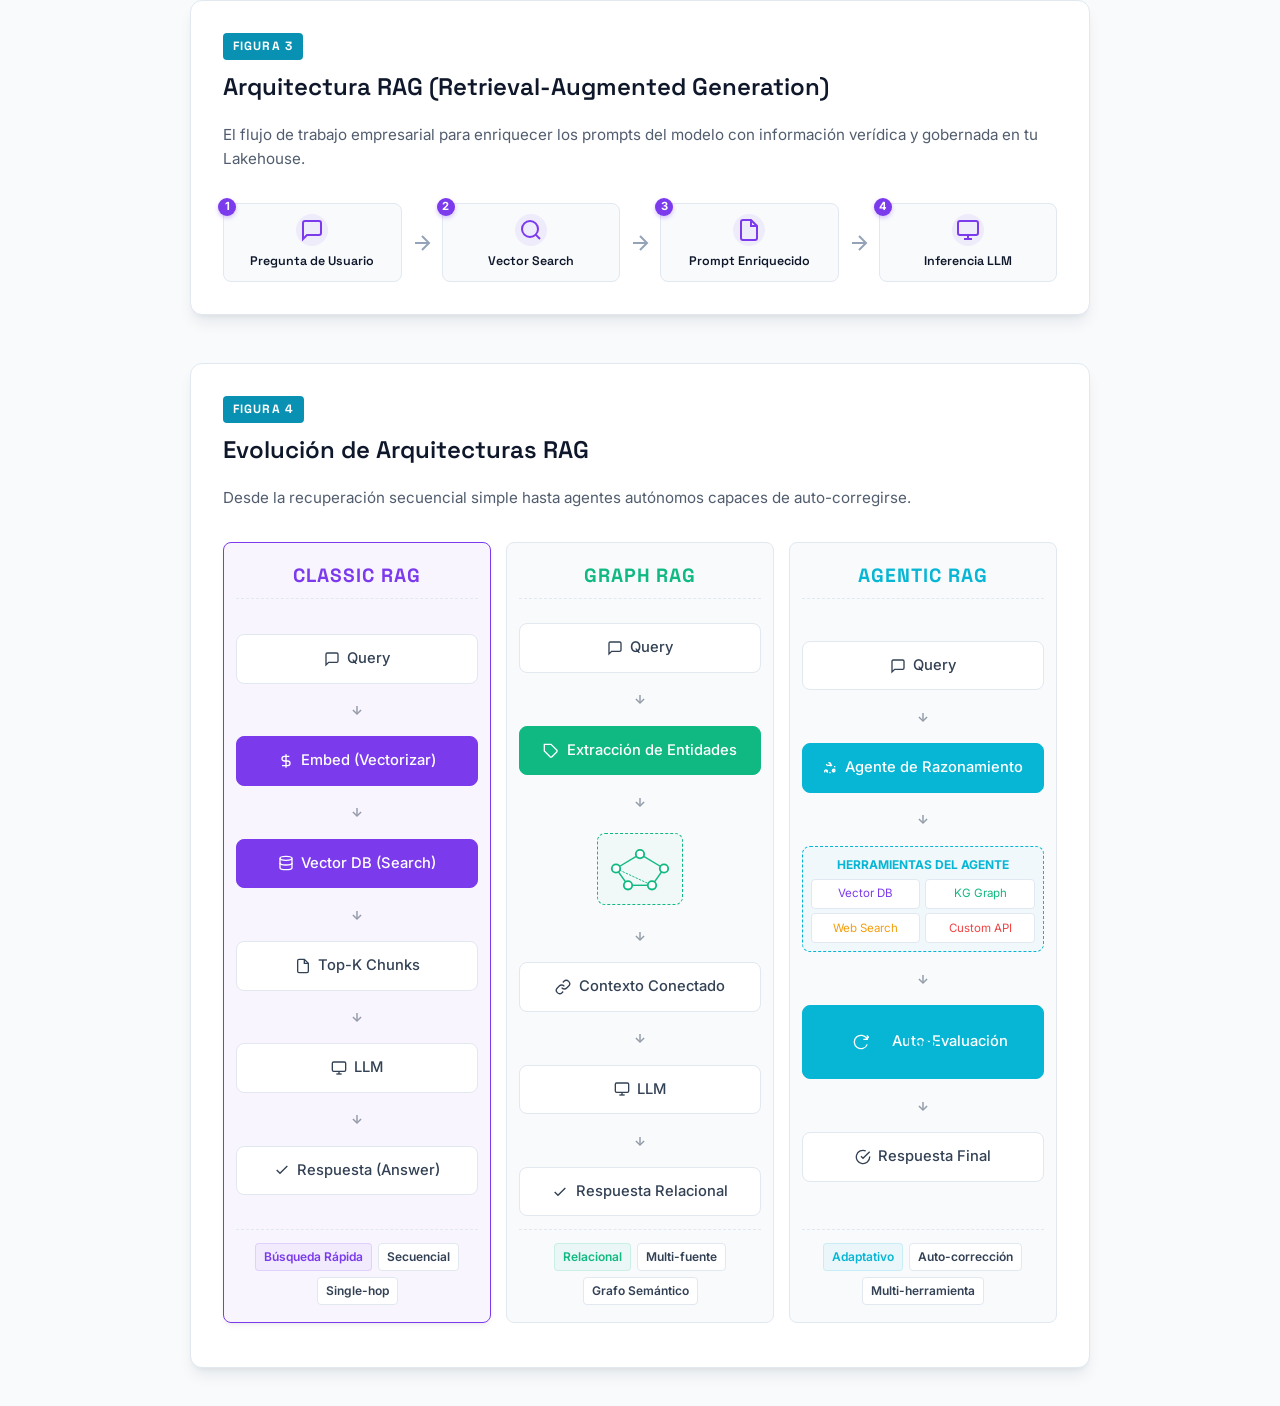
==== commit a9933226: "fix: expand embedding vector space layout, remove outlines, force dark background across all figures" ====
--- a/Blog/figuras/index.html
+++ b/Blog/figuras/index.html
@@ -55,42 +55,41 @@
           <div class="visual-pane">
             <h3>2. Embeddings (Espacio Semántico)</h3>
             <div class="vector-space-wrapper">
-              <svg class="vector-space" viewBox="0 0 300 200">
+              <svg class="vector-space" viewBox="0 0 380 220">
                 <!-- Grid Lines -->
-                <line x1="35" y1="180" x2="280" y2="180" stroke="#E2E8F0" stroke-dasharray="4" />
-                <line x1="35" y1="20" x2="35" y2="180" stroke="#E2E8F0" stroke-dasharray="4" />
+                <line x1="35" y1="190" x2="360" y2="190" stroke="#E2E8F0" stroke-dasharray="4" />
+                <line x1="35" y1="15" x2="35" y2="190" stroke="#E2E8F0" stroke-dasharray="4" />
                 
                 <!-- Axis -->
-                <line x1="35" y1="180" x2="290" y2="180" stroke="#94A3B8" stroke-width="1.5" />
-                <line x1="35" y1="10" x2="35" y2="180" stroke="#94A3B8" stroke-width="1.5" />
-                <text x="280" y="195" font-size="9" fill="#94A3B8" text-anchor="end">Dimensión X</text>
-                <text x="15" y="95" font-size="9" fill="#94A3B8" transform="rotate(-90 15 95)" text-anchor="middle">Dimensión Y</text>
-
+                <line x1="35" y1="190" x2="370" y2="190" stroke="#94A3B8" stroke-width="1.5" />
+                <line x1="35" y1="10" x2="35" y2="190" stroke="#94A3B8" stroke-width="1.5" />
+                <text x="360" y="205" font-size="9" fill="#94A3B8" class="axis-label" text-anchor="end">Dimensión X</text>
+                <text x="15" y="100" font-size="9" fill="#94A3B8" class="axis-label" transform="rotate(-90 15 100)" text-anchor="middle">Dimensión Y</text>
+ 
                 <!-- Clusters / Words -->
                 <g class="cluster-tech">
-                  <circle cx="220" cy="50" r="5" fill="#7C3AED" stroke="#7C3AED" stroke-width="1" class="node" data-word="learning" />
-                  <circle cx="190" cy="65" r="5" fill="#7C3AED" stroke="#7C3AED" stroke-width="1" class="node" data-word="machine" />
-                  <circle cx="205" cy="40" r="4" fill="rgba(124, 58, 237, 0.2)" stroke="#7C3AED" stroke-width="1" />
-                  <circle cx="230" cy="70" r="4" fill="rgba(124, 58, 237, 0.2)" stroke="#7C3AED" stroke-width="1" />
-                  <!-- Labels -->
-                  <text x="228" y="53" font-size="9" fill="#334155" font-weight="600" stroke="none">learning</text>
-                  <text x="148" y="68" font-size="9" fill="#334155" font-weight="600" stroke="none">machine</text>
-                  <text x="190" y="32" font-size="8" fill="#94A3B8" stroke="none">AI / Modelos</text>
+                  <circle cx="300" cy="60" r="5" fill="#7C3AED" stroke="#7C3AED" stroke-width="1" class="node" data-word="learning" />
+                  <circle cx="240" cy="80" r="5" fill="#7C3AED" stroke="#7C3AED" stroke-width="1" class="node" data-word="machine" />
+                  <circle cx="270" cy="50" r="4" fill="rgba(124, 58, 237, 0.2)" stroke="#7C3AED" stroke-width="1" />
+                  <circle cx="310" cy="90" r="4" fill="rgba(124, 58, 237, 0.2)" stroke="#7C3AED" stroke-width="1" />
+                  <text x="310" y="64" font-size="9" fill="#334155" font-weight="600" stroke="none">learning</text>
+                  <text x="170" y="84" font-size="9" fill="#334155" font-weight="600" stroke="none">machine</text>
+                  <text x="270" y="38" font-size="8" fill="#94A3B8" stroke="none">AI / Modelos</text>
                 </g>
-
+ 
                 <g class="cluster-infra">
-                  <circle cx="95" cy="120" r="5" fill="#0891B2" stroke="#0891B2" stroke-width="1" class="node" data-word="puente" />
-                  <circle cx="75" cy="140" r="4" fill="rgba(8, 145, 178, 0.2)" stroke="#0891B2" stroke-width="1" />
-                  <circle cx="115" cy="110" r="4" fill="rgba(8, 145, 178, 0.2)" stroke="#0891B2" stroke-width="1" />
-                  <text x="103" y="123" font-size="9" fill="#334155" font-weight="600" stroke="none">puente</text>
-                  <text x="65" y="100" font-size="8" fill="#94A3B8" stroke="none">Estructura</text>
+                  <circle cx="120" cy="130" r="5" fill="#0891B2" stroke="#0891B2" stroke-width="1" class="node" data-word="puente" />
+                  <circle cx="90" cy="155" r="4" fill="rgba(8, 145, 178, 0.2)" stroke="#0891B2" stroke-width="1" />
+                  <circle cx="150" cy="115" r="4" fill="rgba(8, 145, 178, 0.2)" stroke="#0891B2" stroke-width="1" />
+                  <text x="130" y="134" font-size="9" fill="#334155" font-weight="600" stroke="none">puente</text>
+                  <text x="80" y="105" font-size="8" fill="#94A3B8" stroke="none">Estructura</text>
                 </g>
-
+ 
                 <!-- Neutrals -->
-                <circle cx="65" cy="60" r="4" fill="#94A3B8" />
-                <text x="73" y="63" font-size="8" fill="#64748B" stroke="none">El</text>
-                <circle cx="145" cy="130" r="4" fill="#94A3B8" />
-                <text x="153" y="133" font-size="8" fill="#64748B" stroke="none">al</text>
+                <circle cx="80" cy="70" r="4" fill="#94A3B8" />
+                <text x="90" y="74" font-size="8" fill="#64748B" stroke="none">El</text>
+                <circle cx="190" cy="140" r="4" fill="#94A3B8" />
+                <text x="200" y="144" font-size="8" fill="#64748B" stroke="none">al</text>
               </svg>
             </div>
             <div class="vector-coords">
--- a/Blog/figuras/style.css
+++ b/Blog/figuras/style.css
@@ -422,27 +422,19 @@
   position: relative;
 }
 
-@media (max-width: 768px) {
-  .rag-pipeline {
-    flex-direction: column;
-    gap: 1.5rem;
-  }
-  .rag-arrow {
-    transform: rotate(90deg);
-  }
-}
+/* No mobile collapse for pipeline */
 
 .rag-step {
   flex: 1;
   background-color: var(--bg-page);
   border: 1px solid var(--border-color);
   border-radius: 8px;
-  padding: 1.2rem 1rem;
+  padding: 0.6rem 0.4rem;
   text-align: center;
   display: flex;
   flex-direction: column;
   align-items: center;
-  gap: 0.6rem;
+  gap: 0.35rem;
   cursor: pointer;
   transition: var(--transition);
   position: relative;
@@ -450,21 +442,21 @@
 
 .rag-step:hover, .rag-step.active {
   border-color: var(--accent-primary);
-  transform: translateY(-4px);
+  transform: translateY(-2px);
   box-shadow: var(--shadow-sm);
-  background-color: white;
+  background-color: var(--step-hover-bg);
 }
 
 .step-num {
   position: absolute;
-  top: -10px;
-  left: -10px;
-  width: 24px;
-  height: 24px;
+  top: -6px;
+  left: -6px;
+  width: 18px;
+  height: 18px;
   border-radius: 50%;
   background-color: var(--accent-primary);
   color: white;
-  font-size: 0.8rem;
+  font-size: 0.7rem;
   font-weight: 700;
   display: flex;
   align-items: center;
@@ -473,8 +465,8 @@
 }
 
 .step-icon {
-  width: 44px;
-  height: 44px;
+  width: 32px;
+  height: 32px;
   border-radius: 50%;
   background-color: rgba(124, 58, 237, 0.08);
   color: var(--accent-primary);
@@ -491,14 +483,13 @@
 
 .rag-step h4 {
   font-family: 'Space Grotesk', sans-serif;
-  font-size: 0.95rem;
+  font-size: 0.78rem;
   color: var(--text-heading);
   font-weight: 600;
 }
 
 .rag-step p {
-  font-size: 0.75rem;
-  color: #64748B;
+  display: none;
 }
 
 .rag-arrow {
@@ -760,52 +751,7 @@
 .comp-column[data-type="graph"] .tag.primary-tag { background: var(--graph-bg); color: var(--graph-primary); border-color: var(--graph-border); }
 .comp-column[data-type="agentic"] .tag.primary-tag { background: var(--agentic-bg); color: var(--agentic-primary); border-color: var(--agentic-border); }
 
-@media (max-width: 768px) {
-  .comp-tabs {
-    display: flex;
-  }
-  .columns-grid {
-    grid-template-columns: 1fr;
-    overflow-y: auto;
-  }
-  .columns-grid::-webkit-scrollbar {
-    width: 4px;
-  }
-  .columns-grid::-webkit-scrollbar-track {
-    background: transparent;
-  }
-  .columns-grid::-webkit-scrollbar-thumb {
-    background: var(--border-color);
-    border-radius: 2px;
-  }
-  .comp-column {
-    display: none;
-    min-height: auto;
-    padding: 0.4rem;
-  }
-  .comp-column.active-tab {
-    display: flex;
-  }
-  .flow-diagram {
-    gap: 0.25rem;
-  }
-  .flow-node {
-    padding: 0.35rem 0.25rem;
-    font-size: 0.68rem;
-  }
-  .flow-arrow {
-    height: 10px;
-  }
-  .flow-arrow svg {
-    width: 8px;
-    height: 8px;
-    transform: rotate(90deg);
-  }
-  .summary-tags {
-    margin-top: 0.4rem;
-    padding-top: 0.3rem;
-  }
-}
+/* No mobile collapse for comparativa columns */
 
 /* HELPER CLASSES */
 .hidden {
